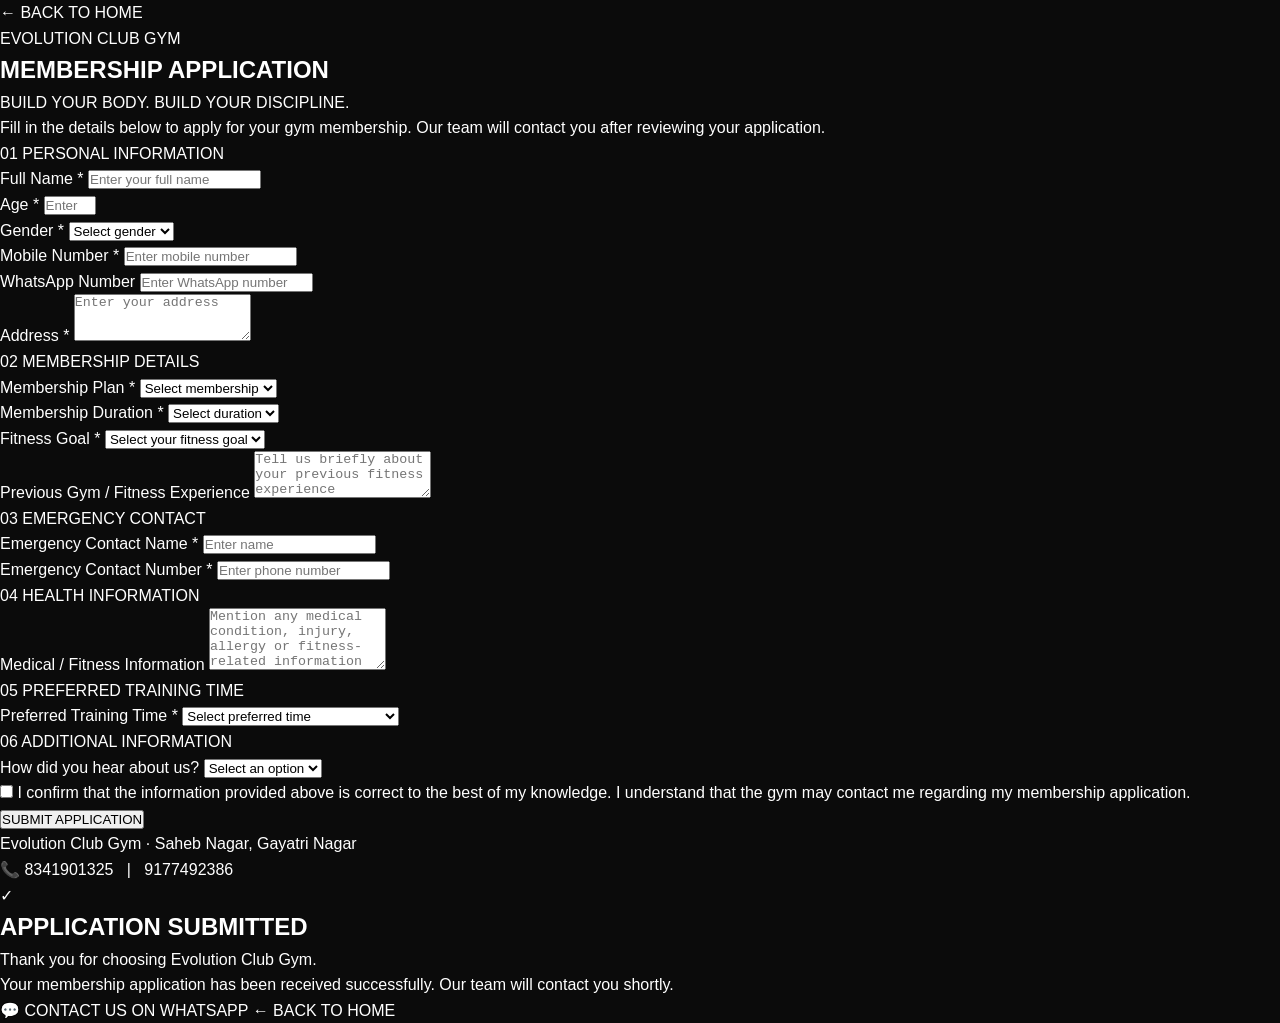
==== application.html @ 06bc6a0d "Add gym membership application form" ====
<!DOCTYPE html>
<html lang="en">
<head>
    <meta charset="UTF-8">
    <meta name="viewport" content="width=device-width, initial-scale=1.0">

    <title>Membership Application | Evolution Club Gym</title>

    <meta name="description"
        content="Apply for membership at Evolution Club Gym, Saheb Nagar, Gayatri Nagar. Choose your membership plan and submit your application.">

    <link rel="stylesheet" href="style.css">
</head>

<body>

    <!-- ==============================
         APPLICATION PAGE
    =============================== -->

    <section class="application-page">

        <div class="application-container">

            <!-- Header -->
            <div class="application-header">

                <a href="index.html" class="back-home">
                    ← BACK TO HOME
                </a>

                <p class="application-tag">EVOLUTION CLUB GYM</p>

                <h1>
                    MEMBERSHIP <span>APPLICATION</span>
                </h1>

                <p class="application-subtitle">
                    BUILD YOUR BODY. BUILD YOUR DISCIPLINE.
                </p>

                <p class="application-description">
                    Fill in the details below to apply for your gym membership.
                    Our team will contact you after reviewing your application.
                </p>

            </div>


            <!-- Application Form -->
            <form class="gym-application-form">

                <!-- PERSONAL INFORMATION -->
                <div class="form-section">

                    <div class="form-section-title">
                        <span>01</span>
                        PERSONAL INFORMATION
                    </div>

                    <div class="form-grid">

                        <div class="form-group full-width">
                            <label for="full-name">
                                Full Name <span>*</span>
                            </label>

                            <input
                                type="text"
                                id="full-name"
                                name="full_name"
                                placeholder="Enter your full name"
                                required>
                        </div>


                        <div class="form-group">

                            <label for="age">
                                Age <span>*</span>
                            </label>

                            <input
                                type="number"
                                id="age"
                                name="age"
                                min="10"
                                max="100"
                                placeholder="Enter your age"
                                required>

                        </div>


                        <div class="form-group">

                            <label for="gender">
                                Gender <span>*</span>
                            </label>

                            <select id="gender" name="gender" required>

                                <option value="" disabled selected>
                                    Select gender
                                </option>

                                <option value="Male">Male</option>
                                <option value="Female">Female</option>
                                <option value="Other">Other</option>

                            </select>

                        </div>


                        <div class="form-group">

                            <label for="phone">
                                Mobile Number <span>*</span>
                            </label>

                            <input
                                type="tel"
                                id="phone"
                                name="phone"
                                placeholder="Enter mobile number"
                                maxlength="10"
                                required>

                        </div>


                        <div class="form-group">

                            <label for="whatsapp">
                                WhatsApp Number
                            </label>

                            <input
                                type="tel"
                                id="whatsapp"
                                name="whatsapp"
                                placeholder="Enter WhatsApp number"
                                maxlength="10">

                        </div>


                        <div class="form-group full-width">

                            <label for="address">
                                Address <span>*</span>
                            </label>

                            <textarea
                                id="address"
                                name="address"
                                rows="3"
                                placeholder="Enter your address"
                                required></textarea>

                        </div>

                    </div>

                </div>


                <!-- MEMBERSHIP DETAILS -->
                <div class="form-section">

                    <div class="form-section-title">
                        <span>02</span>
                        MEMBERSHIP DETAILS
                    </div>


                    <div class="form-grid">

                        <div class="form-group">

                            <label for="membership">
                                Membership Plan <span>*</span>
                            </label>

                            <select
                                id="membership"
                                name="membership"
                                required>

                                <option value="" disabled selected>
                                    Select membership
                                </option>

                                <option value="Cardio + Strength">
                                    Cardio + Strength
                                </option>

                                <option value="Strength Only">
                                    Strength Only
                                </option>

                            </select>

                        </div>


                        <div class="form-group">

                            <label for="duration">
                                Membership Duration <span>*</span>
                            </label>

                            <select
                                id="duration"
                                name="duration"
                                required>

                                <option value="" disabled selected>
                                    Select duration
                                </option>

                                <option value="1 Month">
                                    1 Month
                                </option>

                                <option value="3 Months">
                                    3 Months
                                </option>

                                <option value="6 Months">
                                    6 Months
                                </option>

                                <option value="12 Months">
                                    12 Months
                                </option>

                            </select>

                        </div>


                        <div class="form-group full-width">

                            <label for="goal">
                                Fitness Goal <span>*</span>
                            </label>

                            <select
                                id="goal"
                                name="fitness_goal"
                                required>

                                <option value="" disabled selected>
                                    Select your fitness goal
                                </option>

                                <option value="Weight Loss">
                                    Weight Loss
                                </option>

                                <option value="Muscle Building">
                                    Muscle Building
                                </option>

                                <option value="Strength Training">
                                    Strength Training
                                </option>

                                <option value="General Fitness">
                                    General Fitness
                                </option>

                                <option value="Personal Training">
                                    Personal Training
                                </option>

                            </select>

                        </div>


                        <div class="form-group full-width">

                            <label for="experience">
                                Previous Gym / Fitness Experience
                            </label>

                            <textarea
                                id="experience"
                                name="experience"
                                rows="3"
                                placeholder="Tell us briefly about your previous fitness experience"></textarea>

                        </div>

                    </div>

                </div>


                <!-- EMERGENCY CONTACT -->
                <div class="form-section">

                    <div class="form-section-title">
                        <span>03</span>
                        EMERGENCY CONTACT
                    </div>


                    <div class="form-grid">

                        <div class="form-group">

                            <label for="emergency-name">
                                Emergency Contact Name <span>*</span>
                            </label>

                            <input
                                type="text"
                                id="emergency-name"
                                name="emergency_name"
                                placeholder="Enter name"
                                required>

                        </div>


                        <div class="form-group">

                            <label for="emergency-phone">
                                Emergency Contact Number <span>*</span>
                            </label>

                            <input
                                type="tel"
                                id="emergency-phone"
                                name="emergency_phone"
                                placeholder="Enter phone number"
                                maxlength="10"
                                required>

                        </div>

                    </div>

                </div>


                <!-- HEALTH INFORMATION -->
                <div class="form-section">

                    <div class="form-section-title">
                        <span>04</span>
                        HEALTH INFORMATION
                    </div>


                    <div class="form-grid">

                        <div class="form-group full-width">

                            <label for="health">
                                Medical / Fitness Information
                            </label>

                            <textarea
                                id="health"
                                name="health_information"
                                rows="4"
                                placeholder="Mention any medical condition, injury, allergy or fitness-related information that the gym should know about."></textarea>

                        </div>

                    </div>

                </div>


                <!-- PREFERRED TIMING -->
                <div class="form-section">

                    <div class="form-section-title">
                        <span>05</span>
                        PREFERRED TRAINING TIME
                    </div>


                    <div class="form-grid">

                        <div class="form-group full-width">

                            <label for="training-time">
                                Preferred Training Time <span>*</span>
                            </label>

                            <select
                                id="training-time"
                                name="training_time"
                                required>

                                <option value="" disabled selected>
                                    Select preferred time
                                </option>

                                <option value="Morning">
                                    Morning — 5:00 AM to 10:00 AM
                                </option>

                                <option value="Evening">
                                    Evening — 5:00 PM to 9:00 PM
                                </option>

                            </select>

                        </div>

                    </div>

                </div>


                <!-- HOW DID YOU HEAR -->
                <div class="form-section">

                    <div class="form-section-title">
                        <span>06</span>
                        ADDITIONAL INFORMATION
                    </div>


                    <div class="form-grid">

                        <div class="form-group full-width">

                            <label for="source">
                                How did you hear about us?
                            </label>

                            <select id="source" name="source">

                                <option value="" disabled selected>
                                    Select an option
                                </option>

                                <option value="Friend / Family">
                                    Friend / Family
                                </option>

                                <option value="Instagram">
                                    Instagram
                                </option>

                                <option value="Google">
                                    Google
                                </option>

                                <option value="WhatsApp">
                                    WhatsApp
                                </option>

                                <option value="Walk-in">
                                    Walk-in
                                </option>

                                <option value="Other">
                                    Other
                                </option>

                            </select>

                        </div>

                    </div>

                </div>


                <!-- DECLARATION -->
                <div class="application-declaration">

                    <label class="checkbox-label">

                        <input
                            type="checkbox"
                            name="declaration"
                            required>

                        <span>
                            I confirm that the information provided above is
                            correct to the best of my knowledge. I understand
                            that the gym may contact me regarding my membership
                            application.
                        </span>

                    </label>

                </div>


                <!-- SUBMIT -->
                <div class="application-submit">

                    <button type="submit">
                        SUBMIT APPLICATION
                    </button>

                    <p>
                        Evolution Club Gym · Saheb Nagar, Gayatri Nagar
                    </p>

                    <p>
                        📞 8341901325 &nbsp; | &nbsp; 9177492386
                    </p>

                </div>

            </form>

            <div id="application-success" class="application-success">

    <div class="success-icon">✓</div>

    <h2>APPLICATION <span>SUBMITTED</span></h2>

    <p>
        Thank you for choosing Evolution Club Gym.
    </p>

    <p>
        Your membership application has been received successfully.
        Our team will contact you shortly.
    </p>

    <a href="https://wa.me/918341901325"
       target="_blank"
       class="success-whatsapp">
        💬 CONTACT US ON WHATSAPP
    </a>

    <a href="index.html" class="success-home">
        ← BACK TO HOME
    </a>

</div>

        </div>

    </section>


    <!-- ==============================
         FORM MESSAGE
    =============================== -->

    <script>

const applicationForm = document.querySelector(".gym-application-form");

applicationForm.addEventListener("submit", async function(event) {

    event.preventDefault();

    const submitButton =
        applicationForm.querySelector("button[type='submit']");

    submitButton.disabled = true;
    submitButton.textContent = "SUBMITTING...";

    const formData = new URLSearchParams();

    const fields = new FormData(applicationForm);

    for (const [key, value] of fields.entries()) {
        formData.append(key, value);
    }

    try {

        await fetch(
            "https://script.google.com/macros/s/AKfycbwUFD8oTMek4qyWsHvkUacJdmhYdcxEIqpCPrUTJsanesmfQnkNFX21WYnnYSxs9iAt/exec",
            {
                method: "POST",
                mode: "no-cors",
                headers: {
                    "Content-Type": "application/x-www-form-urlencoded"
                },
                body: formData.toString()
            }
        );

        applicationForm.reset();

applicationForm.style.display = "none";

document
    .getElementById("application-success")
    .classList.add("show");

    } catch (error) {

        console.error(error);

        alert(
            "Something went wrong while submitting your application. " +
            "Please try again or contact the gym directly."
        );

    } finally {

        submitButton.disabled = false;
        submitButton.textContent = "SUBMIT APPLICATION";

    }

});

</script>

</body>
</html>
---- style.css ----
/* =========================
   EVOLUTION CLUB GYM
   BLACK + YELLOW THEME
========================= */
html {
    scroll-behavior: smooth;
}



* {
    margin: 0;
    padding: 0;
    box-sizing: border-box;
}

html {
    scroll-behavior: smooth;
}

body {
    font-family: Arial, Helvetica, sans-serif;
    background: #0b0b0b;
    color: #ffffff;
    line-height: 1.6;
}

a {
    text-decoration: none;
    color: inherit;
}

img {
    max-width: 100%;
    display: block;
}


/* =========================
   NAVBAR
========================= */

.navbar {
    position: sticky;
    top: 0;
    z-index: 1000;

    min-height: 80px;
    padding: 10px 6%;

    display: flex;
    align-items: center;
    justify-content: space-between;

    background: rgba(8, 8, 8, 0.96);
    border-bottom: 1px solid #333;

    background: #0b0b0b;
    z-index: 1000;
}

.logo img {
    width: 110px;
    height: 80px;
    object-fit: contain;
    display: block;
}

.navbar {
    height: 110px;
}

.nav-logo {
    display: flex;
    align-items: center;
}

.navbar nav {
    display: flex;
    gap: 28px;
}

.navbar nav a {
    font-size: 14px;
    font-weight: 700;
    text-transform: uppercase;
    transition: 0.3s;
}

.navbar nav a:hover {
    color: #ffd400;
}

.nav-btn {
    background: #ffd400;
    color: #000;
    padding: 11px 20px;
    border-radius: 4px;
    font-weight: 800;
    font-size: 13px;

    transition: 0.3s;
}

.nav-btn:hover {
    background: #ffffff;
    transform: translateY(-2px);
}


/* =========================
   HERO
========================= */

.hero {
    min-height: 650px;

    display: flex;
    align-items: center;

    padding: 80px 7%;

    background:
        linear-gradient(
            90deg,
            rgba(0,0,0,0.95) 0%,
            rgba(0,0,0,0.78) 45%,
            rgba(0,0,0,0.35) 100%
        ),
        url("images/gym.jpg");

    background-size: cover;
    background-position: center;
}

.hero-content {
    max-width: 700px;
    
}

.small-title,
.section-tag {
    color: #ffd400;
    font-size: 14px;
    font-weight: 800;
    letter-spacing: 3px;
    margin-bottom: 15px;
}

.hero h1 {
    font-size: clamp(45px, 7vw, 85px);
    line-height: 0.98;
    font-weight: 900;
    text-transform: uppercase;
}

.hero h1 span {
    color: #ffd400;
}

.hero-text {
    max-width: 580px;
    margin: 25px 0 30px;

    color: #dddddd;
    font-size: 18px;
}

.hero-buttons {
    display: flex;
    gap: 15px;
    flex-wrap: wrap;
}

.btn {
    display: inline-block;
    padding: 14px 25px;
    font-weight: 800;
    border-radius: 3px;
    transition: 0.3s;
}

.primary {
    background: #ffd400;
    color: #000;
}

.primary:hover {
    background: #fff;
    transform: translateY(-3px);
}

.secondary {
    border: 2px solid #ffd400;
    color: #ffd400;
}

.secondary:hover {
    background: #ffd400;
    color: #000;
}


/* =========================
   INTRO
========================= */

.intro {
    text-align: center;
    max-width: 850px;
    margin: auto;
    padding: 100px 25px;
}

.intro h2,
.section-heading h2,
.about-content h2 {
    font-size: clamp(32px, 5vw, 55px);
    line-height: 1.1;
    text-transform: uppercase;
    margin-bottom: 25px;
}

.intro h2 span,
.section-heading h2 span,
.about-content h2 span {
    color: #ffd400;
}

.intro > p:last-child {
    color: #bdbdbd;
    max-width: 700px;
    margin: auto;
    font-size: 17px;
}




/* =====================================================
   ABOUT SECTION - CLEAN VERSION
===================================================== */

#about {
    background: #0b0b0b;
    padding: 70px 0 80px;
    scroll-margin-top: 150px;
}

#about .about-container {
    width: min(1400px, 90%);
    margin: 0 auto;

    display: grid;
    grid-template-columns: 0.95fr 1.05fr;
    gap: 70px;

    align-items: start;
}


/* =========================
   LEFT IMAGE
========================= */

#about .about-visual {
    width: 100%;
    margin: 0;
    padding: 0;
}

#about .about-image {
    position: relative;

    width: 100%;
    height: 560px;

    overflow: hidden;

    border-left: 7px solid #ffd400;
    border-radius: 0 12px 12px 0;
}

#about .about-image img {
    width: 100%;
    height: 100%;

    display: block;

    object-fit: cover;
    object-position: center;
}


/* Yellow image label */

#about .about-image-label {
    position: absolute;

    left: 45px;
    bottom: 45px;

    width: calc(100% - 90px);

    padding: 30px 38px;

    background: #ffd400;
    color: #000;

    box-sizing: border-box;
}

#about .about-image-label span {
    display: block;

    font-size: 42px;
    line-height: 1;
    font-weight: 900;
    letter-spacing: 3px;
}

#about .about-image-label small {
    display: block;

    margin-top: 14px;

    font-size: 18px;
    font-weight: 800;
    letter-spacing: 7px;
}


/* =========================
   RIGHT CONTENT
========================= */

#about .about-content {
    margin: 0;
    padding: 0;
}

#about .section-tag {
    margin: 0 0 14px;

    color: #ffffff;

    font-size: 20px;
    line-height: 1.3;
    font-weight: 500;

    letter-spacing: 0;
}

#about .about-content h2 {
    margin: 0 0 35px;

    color: #ffffff;

    font-size: clamp(55px, 5vw, 82px);
    line-height: 0.95;
    font-weight: 900;

    letter-spacing: -2px;
}

#about .about-content h2 span {
    display: block;
    color: #ffd400;
}


/* =========================
   PARAGRAPHS
========================= */

#about .about-intro,
#about .about-text {
    margin: 0;

    color: #eeeeee;

    font-size: 19px;
    line-height: 1.75;
    font-weight: 400;
}

#about .about-text {
    margin-top: 24px;
}


/* =========================
   FEATURE CARDS
========================= */

#about .about-features {
    margin-top: 38px;

    display: grid;
    grid-template-columns: repeat(2, 1fr);
    gap: 20px;
}

#about .about-feature {
    min-height: 145px;

    padding: 28px;

    box-sizing: border-box;

    background: #111111;
    border: 1px solid #292929;

    display: flex;
    gap: 22px;

    align-items: flex-start;
}

#about .feature-icon {
    flex-shrink: 0;

    color: #ffd400;

    font-size: 18px;
    font-weight: 800;
}

#about .about-feature h3 {
    margin: 0 0 12px;

    color: #ffffff;

    font-size: 22px;
    font-weight: 900;
    letter-spacing: 1px;
}

#about .about-feature p {
    margin: 0;

    color: #999999;

    font-size: 16px;
    line-height: 1.6;
}


/* =========================
   STATS
========================= */

#about .about-stats {
    margin-top: 45px;
    padding-top: 35px;

    border-top: 1px solid #292929;

    display: grid;
    grid-template-columns: repeat(3, 1fr);
    gap: 25px;
}

#about .about-stat {
    text-align: left;
}

#about .about-stat strong {
    display: block;

    color: #ffd400;

    font-size: 48px;
    line-height: 1;
    font-weight: 900;
}

#about .about-stat span {
    display: block;

    margin-top: 10px;

    color: #888888;

    font-size: 13px;
    font-weight: 800;

    letter-spacing: 3px;
}


/* =========================
   BUTTON
========================= */

#about .about-btn {
    display: inline-flex;

    align-items: center;
    justify-content: space-between;

    gap: 45px;

    margin-top: 42px;

    padding: 20px 30px;

    background: #ffd400;
    color: #000;

    text-decoration: none;

    font-size: 17px;
    font-weight: 900;

    transition: 0.3s;
}

#about .about-btn span {
    font-size: 26px;
}

#about .about-btn:hover {
    background: #ffffff;
    transform: translateY(-2px);
}


/* =====================================================
   MOBILE
===================================================== */

@media (max-width: 900px) {

    #about {
        padding: 55px 0 65px;
        scroll-margin-top: 100px;
    }

    #about .about-container {
        width: 90%;

        grid-template-columns: 1fr;
        gap: 45px;
    }

    #about .about-image {
        height: 480px;
    }

    #about .about-content h2 {
        font-size: 55px;
    }

    #about .about-features {
        grid-template-columns: 1fr;
    }

    #about .about-stats {
        grid-template-columns: repeat(3, 1fr);
    }
}


/* =====================================================
   SMALL MOBILE
===================================================== */

@media (max-width: 600px) {

    #about {
        padding: 45px 0 55px;
    }

    #about .about-container {
        width: 92%;
    }

    #about .about-image {
        height: 400px;
    }

    #about .about-image-label {
        left: 20px;
        bottom: 20px;
        width: calc(100% - 40px);
        padding: 22px;
    }

    #about .about-image-label span {
        font-size: 28px;
    }

    #about .about-image-label small {
        font-size: 13px;
        letter-spacing: 4px;
    }

    #about .about-content h2 {
        font-size: 43px;
    }

    #about .about-intro,
    #about .about-text {
        font-size: 17px;
        line-height: 1.65;
    }

    #about .about-stats {
        gap: 12px;
    }

    #about .about-stat strong {
        font-size: 32px;
    }

    #about .about-stat span {
        font-size: 10px;
        letter-spacing: 1px;
    }
}

/* SECTION ANCHOR POSITIONS */

#home,
#about,
#programs,
#membership,
#gallery,
#contact {
    scroll-margin-top: 110px;
}


   PROGRAMS
========================= */

/* =========================
   PROGRAMS SECTION
========================= */

.programs {
    padding: 85px 7%;
    background: #0b0b0b;
}

/* Heading */
.programs .section-heading {
    text-align: center;
    max-width: 800px;
    margin: 0 auto 45px;
}

.programs .section-tag {
    color: #ffd400;
    font-size: 14px;
    font-weight: 900;
    letter-spacing: 5px;
    margin-bottom: 20px;
}

.programs .section-heading h2 {
    font-size: 58px;
    line-height: 1;
    margin: 0;
    color: #fff;
}

.programs .section-heading h2 span {
    color: #ffd400;
}

/* Program Cards */
.program-grid {
    display: grid;
    grid-template-columns: repeat(4, 1fr);
    gap: 18px;
    max-width: 1400px;
    margin: 0 auto;
}

.program-card {
    position: relative;
    min-height: 250px;
    padding: 30px 25px;

    background: #151515;
    border: 1px solid #292929;

    transition: all 0.3s ease;
}

/* Yellow top line */
.program-card::before {
    content: "";
    position: absolute;
    top: 0;
    left: 0;
    width: 0;
    height: 3px;
    background: #ffd400;
    transition: width 0.3s ease;
}

.program-card:hover::before {
    width: 100%;
}

.program-card:hover {
    border-color: #ffd400;
    transform: translateY(-6px);
}

/* Number */
.program-card .number {
    color: #ffd400;
    font-size: 14px;
    font-weight: 900;
    margin-bottom: 45px;
}

/* Title */
.program-card h3 {
    color: #fff;
    font-size: 20px;
    font-weight: 900;
    margin-bottom: 18px;
}

/* Description */
.program-card p {
    color: #999;
    font-size: 15px;
    line-height: 1.8;
    margin: 0;
}


/* =========================
   TABLET
========================= */

@media (max-width: 1000px) {

    .program-grid {
        grid-template-columns: repeat(2, 1fr);
    }

    .programs .section-heading h2 {
        font-size: 48px;
    }
}


/* =========================
   MOBILE
========================= */

@media (max-width: 600px) {

    .programs {
        padding: 65px 5%;
    }

    .programs .section-heading {
        margin-bottom: 35px;
    }

    .programs .section-heading h2 {
        font-size: 38px;
    }

    .program-grid {
        grid-template-columns: 1fr;
        gap: 15px;
    }

    .program-card {
        min-height: auto;
        padding: 25px 22px;
    }

    .program-card .number {
        margin-bottom: 25px;
    }
}


/* =========================
   MEMBERSHIP
========================= */

.membership {
    padding: 100px 7%;
    background: #111111;
}

.price-table {
    max-width: 1000px;
    margin: auto;

    border: 1px solid #444;
}

.price-header,
.price-row {
    display: grid;
    grid-template-columns: 1.2fr 1fr 1fr;
    align-items: center;
}

.price-header {
    background: #ffd400;
    color: #000;
    font-weight: 900;
}

.price-header span,
.price-row span,
.price-row strong {
    padding: 18px;
    text-align: center;
}

.price-row {
    border-top: 1px solid #333;
    background: #151515;
}

.price-row strong {
    color: #ffd400;
}

.price-row:hover {
    background: #1d1d1d;
}

.offer {
    max-width: 1000px;
    margin: 25px auto 0;

    padding: 18px;

    text-align: center;
    font-weight: 900;

    background: #ffd400;
    color: #000;
}


/* =========================
   GALLERY
========================= */

.gallery {
    padding: 100px 7%;
    background: #0b0b0b;
}

.gallery-main {
    max-width: 1100px;
    margin: auto;
}

.gallery-main img {
    width: 100%;
    height: 550px;
    object-fit: cover;

    border: 3px solid #ffd400;
}

.gallery-note {
    text-align: center;
    color: #888;
    margin-top: 18px;
}


/* =========================
   CONTACT
========================= */

.contact {
    padding: 100px 7%;
    background: #111111;
}

.contact-grid {
    display: grid;
    grid-template-columns: repeat(3, 1fr);
    gap: 20px;

    max-width: 1100px;
    margin: auto;
}

.contact-card {
    padding: 35px 25px;

    background: #181818;
    border-top: 3px solid #ffd400;
}

.contact-card h3 {
    color: #ffd400;
    margin-bottom: 15px;
}

.contact-card p {
    color: #ccc;
}

.contact-card a {
    transition: 0.3s;
}

.contact-card a:hover {
    color: #ffd400;
}

.whatsapp-btn {
    display: block;
    width: fit-content;

    margin: 40px auto 0;

    padding: 15px 30px;

    background: #ffd400;
    color: #000;

    font-weight: 900;
    border-radius: 4px;

    transition: 0.3s;
}

.whatsapp-btn:hover {
    background: #fff;
    transform: translateY(-3px);
}


/* =========================
   FOOTER
========================= */

footer {
    padding: 45px 20px;
    text-align: center;

    background: #050505;
    border-top: 1px solid #292929;
}

footer img {
    width: 110px;
    margin: 0 auto 15px;
}

footer p {
    color: #888;
    font-size: 13px;
    margin-top: 8px;
}


/* =========================
   MOBILE
========================= */

@media (max-width: 900px) {

    .navbar {
        flex-wrap: wrap;
        gap: 15px;
    }

    .navbar nav {
        order: 3;
        width: 100%;

        justify-content: center;
        flex-wrap: wrap;
        gap: 15px;
    }

    .program-grid {
        grid-template-columns: 1fr 1fr;
    }

    .about {
        grid-template-columns: 1fr;
    }

    .contact-grid {
        grid-template-columns: 1fr;
    }
}


@media (max-width: 600px) {

    .navbar {
        padding: 10px 5%;
    }

    .logo img {
        width: 100px;
    }

    .nav-btn {
        padding: 9px 14px;
        font-size: 11px;
    }

    .hero {
        min-height: 600px;
        padding: 70px 6%;
        background-position: center;
    }

    .hero h1 {
        font-size: 48px;
    }

    .hero-text {
        font-size: 16px;
    }

    .intro,
    .about,
    .programs,
    .membership,
    .gallery,
    .contact {
        padding: 70px 6%;
    }

    .program-grid {
        grid-template-columns: 1fr;
    }

    .features {
        grid-template-columns: 1fr;
    }

    .price-header,
    .price-row {
        grid-template-columns: 1fr 1fr 1fr;
    }

    .price-header span,
    .price-row span,
    .price-row strong {
        padding: 12px 5px;
        font-size: 12px;
    }

    .gallery-main img {
        height: 350px;
    }
}
/* =========================
   MEMBERSHIP CARDS
========================= */

.membership-grid {
    max-width: 1150px;
    margin: 0 auto;

    display: grid;
    grid-template-columns: repeat(4, 1fr);
    gap: 20px;
}

.membership-card {
    position: relative;

    padding: 35px 25px;

    background: #151515;
    border: 1px solid #333;

    text-align: center;

    transition: 0.35s;
}

.membership-card:hover {
    transform: translateY(-8px);
    border-color: #ffd400;
    box-shadow: 0 15px 40px rgba(255, 212, 0, 0.12);
}

.membership-card.featured {
    border: 2px solid #ffd400;
}

.popular {
    position: absolute;
    top: 0;
    left: 50%;
    transform: translate(-50%, -50%);

    padding: 7px 18px;

    background: #ffd400;
    color: #000;

    font-size: 11px;
    font-weight: 900;
}

.plan-duration {
    color: #ffd400;
    font-size: 16px;
    font-weight: 900;
    letter-spacing: 1px;

    margin-bottom: 15px;
}

.membership-card h3 {
    font-size: 38px;
    color: #fff;
    margin-bottom: 5px;
}

.plan-type {
    color: #888;
    font-size: 11px;
    font-weight: 700;
}

.plan-divider {
    height: 1px;
    background: #333;
    margin: 25px 0;
}

.membership-card > p:not(.plan-type) {
    color: #ccc;
    font-size: 14px;
    margin: 10px 0;
}

.plan-btn {
    display: inline-block;

    margin-top: 20px;

    padding: 11px 25px;

    background: #ffd400;
    color: #000;

    font-size: 13px;
    font-weight: 900;

    transition: 0.3s;
}

.plan-btn:hover {
    background: #fff;
}


/* =========================
   STRENGTH PLANS
========================= */

.strength-title {
    max-width: 1150px;
    margin: 65px auto 20px;

    text-align: center;
}

.strength-title h3 {
    color: #ffd400;
    font-size: 22px;
    letter-spacing: 1px;
}

.strength-prices {
    max-width: 900px;
    margin: auto;

    display: grid;
    grid-template-columns: repeat(4, 1fr);

    border: 1px solid #333;
}

.strength-prices div {
    padding: 20px;
    text-align: center;

    background: #151515;

    border-right: 1px solid #333;
}

.strength-prices div:last-child {
    border-right: none;
}

.strength-prices span {
    display: block;

    color: #aaa;

    font-size: 12px;
    font-weight: 700;

    margin-bottom: 8px;
}

.strength-prices strong {
    color: #ffd400;
    font-size: 22px;
}


/* =========================
   OFFER
========================= */

.membership .offer {
    max-width: 900px;
    margin: 30px auto 0;

    background: #ffd400;
    color: #000;

    padding: 18px;

    text-align: center;
    font-weight: 900;

    border-radius: 2px;
}


/* =========================
   MEMBERSHIP MOBILE
========================= */

@media (max-width: 1000px) {

    .membership-grid {
        grid-template-columns: 1fr 1fr;
    }

    .strength-prices {
        grid-template-columns: 1fr 1fr;
    }

    .strength-prices div:nth-child(2) {
        border-right: none;
    }

    .strength-prices div {
        border-bottom: 1px solid #333;
    }
}


@media (max-width: 600px) {

    .membership-grid {
        grid-template-columns: 1fr;
        max-width: 400px;
    }

    .membership-card {
        padding: 35px 25px;
    }

    .strength-prices {
        grid-template-columns: 1fr 1fr;
    }

    .strength-prices div {
        padding: 15px 8px;
    }

    .strength-prices strong {
        font-size: 19px;
    }

    .membership .offer {
        font-size: 13px;
    }
}
/* =========================
   NEW MEMBERSHIP PRICING
========================= */

.pricing-box {
    max-width: 1000px;
    margin: 0 auto;

    border: 1px solid #333;
    overflow: hidden;

    background: #151515;
}

.pricing-header,
.pricing-row {
    display: grid;
    grid-template-columns: 1.1fr 1fr 1fr;
    align-items: center;
}

.pricing-header {
    background: #ffd400;
    color: #000;

    font-weight: 900;
    text-align: center;
}

.pricing-header div {
    padding: 20px 15px;
}

.pricing-row {
    min-height: 85px;
    border-top: 1px solid #333;
}

.pricing-row > div {
    text-align: center;
    padding: 18px;
}

.pricing-row > div:not(:last-child) {
    border-right: 1px solid #333;
}

.pricing-row strong {
    font-size: 17px;
}

.pricing-row span {
    color: #ffd400;
    font-size: 23px;
    font-weight: 900;
}

.pricing-row:hover {
    background: #1e1e1e;
}


/* POPULAR PLAN */

.popular-plan {
    border-left: 3px solid #ffd400;
    border-right: 3px solid #ffd400;
}

.popular-plan small {
    display: block;

    width: fit-content;
    margin: 5px auto 0;

    padding: 3px 9px;

    background: #ffd400;
    color: #000;

    font-size: 9px;
    font-weight: 900;
}


/* PLAN LABELS */

.pricing-labels {
    max-width: 1000px;
    margin: 18px auto;

    display: flex;
    justify-content: center;
    gap: 35px;

    color: #aaa;
    font-size: 14px;
}

.yellow-dot {
    display: inline-block;

    width: 8px;
    height: 8px;

    margin-right: 7px;

    border-radius: 50%;
    background: #ffd400;
}


/* OFFER */

.membership .offer {
    max-width: 1000px;
    margin: 25px auto 0;

    padding: 18px;

    text-align: center;

    background: #ffd400;
    color: #000;

    font-weight: 900;
}


/* JOIN AREA */

.membership-action {
    text-align: center;
    margin-top: 35px;
}

.membership-action p {
    color: #aaa;
    margin-bottom: 15px;
}

.membership-action .plan-btn {
    display: inline-block;

    padding: 13px 30px;

    background: #ffd400;
    color: #000;

    font-weight: 900;

    transition: 0.3s;
}

.membership-action .plan-btn:hover {
    background: #fff;
    transform: translateY(-3px);
}


/* MOBILE */

@media (max-width: 600px) {

    .pricing-header,
    .pricing-row {
        grid-template-columns: 1fr 1fr 1fr;
    }

    .pricing-header div {
        padding: 14px 5px;
        font-size: 10px;
    }

    .pricing-row {
        min-height: 75px;
    }

    .pricing-row > div {
        padding: 12px 5px;
    }

    .pricing-row strong {
        font-size: 12px;
    }

    .pricing-row span {
        font-size: 16px;
    }

    .popular-plan small {
        font-size: 7px;
    }

    .pricing-labels {
        gap: 15px;
        font-size: 11px;
    }

    .membership .offer {
        font-size: 12px;
    }
}
/* =========================
   GALLERY
========================= */

.gallery {
    padding: 90px 8%;
    background: #0b0b0b;
}

.gallery-grid {
    max-width: 1100px;
    margin: 45px auto 0;

    display: grid;
    grid-template-columns: repeat(2, 1fr);
    gap: 25px;
}

.gallery-item {
    overflow: hidden;
    background: #151515;
    border: 1px solid #222;
}

.gallery-item img {
    width: 100%;
    height: 450px;
    object-fit: cover;
    display: block;

    transition: transform 0.5s ease;
}

.gallery-item:hover img {
    transform: scale(1.04);
}

/* MOBILE */

@media (max-width: 700px) {

    .gallery {
        padding: 65px 5%;
    }

    .gallery-grid {
        grid-template-columns: 1fr;
        gap: 18px;
        margin-top: 30px;
    }

    .gallery-item img {
        height: 350px;
    }

}
/* =========================
   CONTACT
========================= */

.contact {
    padding: 90px 8%;
    background: #111;
}

.contact-grid {
    max-width: 1100px;
    margin: 45px auto 0;

    display: grid;
    grid-template-columns: repeat(3, 1fr);
    gap: 25px;
}

.contact-card {
    background: #181818;
    border: 1px solid #292929;

    padding: 35px 25px;
    text-align: center;

    transition: 0.3s;
}

.contact-card:hover {
    border-color: #ffd400;
    transform: translateY(-5px);
}

.contact-icon {
    font-size: 30px;
    margin-bottom: 15px;
}

.contact-card h3 {
    color: #ffd400;
    font-size: 18px;
    margin-bottom: 15px;
}

.contact-card p {
    color: #ccc;
    line-height: 1.8;
    font-size: 14px;
}

.contact-card strong {
    color: #fff;
}

.contact-btn {
    display: inline-block;
    margin-top: 18px;
    padding: 10px 22px;

    background: #ffd400;
    color: #000;

    font-size: 13px;
    font-weight: 900;

    transition: 0.3s;
}

.contact-btn:hover {
    background: #fff;
}


/* =========================
   WHATSAPP BOX
========================= */

.whatsapp-box {
    max-width: 1100px;
    margin: 30px auto 0;

    padding: 35px;
    text-align: center;

    background: #ffd400;
    color: #000;
}

.whatsapp-box h3 {
    font-size: 22px;
    margin-bottom: 8px;
}

.whatsapp-box p {
    margin-bottom: 20px;
}

.whatsapp-btn {
    display: inline-block;

    padding: 13px 30px;

    background: #000;
    color: #fff;

    font-weight: 900;

    transition: 0.3s;
}

.whatsapp-btn:hover {
    background: #222;
    transform: translateY(-3px);
}


/* =========================
   CONTACT MOBILE
========================= */

@media (max-width: 700px) {

    .contact {
        padding: 65px 5%;
    }

    .contact-grid {
        grid-template-columns: 1fr;
        gap: 18px;
        margin-top: 30px;
    }

    .contact-card {
        padding: 30px 20px;
    }

    .whatsapp-box {
        padding: 30px 20px;
    }

    .whatsapp-box h3 {
        font-size: 19px;
    }

}
/* =========================
   FINAL HERO POLISH
========================= */

/* =========================
   FINAL HERO SIZE
========================= */

/* =========================
   FINAL HERO DESIGN
========================= */

.hero {
    min-height: 76vh;
    display: flex;
    align-items: center;
}

.hero-content {
    max-width: 800px;
    padding-top: 20px;
}

.hero-content h1 {
    font-size: clamp(50px, 5.2vw, 78px);
    line-height: 1.02;
    margin: 15px 0 25px;
}

.hero-content p {
    max-width: 680px;
    font-size: 17px;
    line-height: 1.7;
    margin-bottom: 30px;
}

/* MOBILE */

@media (max-width: 700px) {

    .hero {
        min-height: 80vh;
    }

    .hero-content {
        padding-top: 10px;
    }

    .hero-content h1 {
        font-size: 44px;
        line-height: 1.05;
    }

    .hero-content p {
        font-size: 15px;
        line-height: 1.6;
    }
}
/* =========================
   HERO - FINAL FIX
========================= */

.hero {
    min-height: calc(100vh - 120px);
    display: flex;
    align-items: center;
}

.hero-content {
    max-width: 850px;
    padding-top: 0;
}

.hero-content h1 {
    font-size: clamp(48px, 4.8vw, 72px);
    line-height: 1;
    margin: 12px 0 20px;
}

.hero-content p {
    max-width: 720px;
    font-size: 16px;
    line-height: 1.6;
    margin-bottom: 24px;
}

/* Make sure both buttons stay visible */

.hero-buttons {
    display: flex;
    gap: 20px;
    flex-wrap: wrap;
}

@media (max-width: 700px) {

    .hero {
        min-height: calc(100vh - 90px);
    }

    .hero-content h1 {
        font-size: 42px;
        line-height: 1.05;
        margin-bottom: 18px;
    }

    .hero-content p {
        font-size: 15px;
        margin-bottom: 22px;
    }

    .hero-buttons {
        gap: 12px;
    }
}
/* =========================

/* FIX NAVIGATION SCROLL POSITION */

#home {
    scroll-margin-top: 120px;
}

#about {
    scroll-margin-top: 120px;
}
/* SECTION NAVIGATION FIX */

#home {
    scroll-margin-top: 120px;
}

#about {
    scroll-margin-top: 120px;
}

#programs {
    scroll-margin-top: 120px;
}
/* PROGRAMS SECTION - FIT SCREEN */

/* =========================
   PROFESSIONAL GALLERY
========================= */

.gallery {
    background: #0b0b0b;
    padding: 100px 7%;
}

.gallery .section-heading {
    text-align: center;
    margin-bottom: 55px;
}

.gallery .section-tag {
    color: #ffd400;
    font-size: 15px;
    font-weight: 900;
    letter-spacing: 5px;
    margin-bottom: 18px;
}

.gallery .section-heading h2 {
    font-size: 56px;
    font-weight: 900;
    color: #fff;
    margin: 0;
}

.gallery .section-heading h2 span {
    color: #ffd400;
}

.gallery .section-heading > p:last-child {
    color: #aaa;
    font-size: 17px;
    margin-top: 20px;
}

/* Gallery layout */

.gallery-grid {
    max-width: 1200px;
    margin: 0 auto;

    display: grid;
    grid-template-columns: 1fr 1fr;
    gap: 18px;
}

/* Individual image */

.gallery-item {
    position: relative;
    overflow: hidden;
    background: #151515;
    border: 1px solid #292929;
    height: 360px;
}

.gallery-item img {
    width: 100%;
    height: 100%;
    object-fit: cover;
    display: block;

    transition: transform 0.6s ease;
}

/* Large main image */

.gallery-large {
    grid-row: auto;
}

/* Wide bottom image */

.gallery-wide {
    grid-column: auto;
}

/* Hover */

.gallery-item:hover img {
    transform: scale(1.06);
}

/* Dark overlay */

.gallery-overlay {
    position: absolute;
    inset: 0;

    display: flex;
    align-items: flex-end;

    padding: 25px;

    background: linear-gradient(
        to top,
        rgba(0,0,0,0.75),
        transparent 55%
    );

    opacity: 0;
    transition: 0.4s ease;
}

.gallery-item:hover .gallery-overlay {
    opacity: 1;
}

.gallery-overlay span {
    color: #ffd400;
    font-size: 14px;
    font-weight: 900;
    letter-spacing: 2px;
}


/* =========================
   MOBILE
========================= */

@media (max-width: 800px) {

    .gallery {
        padding: 75px 5%;
    }

    .gallery .section-heading h2 {
        font-size: 40px;
    }

    .gallery-grid {
        grid-template-columns: 1fr 1fr;
        grid-template-rows: 240px 200px 200px;
    }

    .gallery-large {
        grid-column: span 2;
        grid-row: span 1;
    }

    .gallery-wide {
        grid-column: span 2;
    }
}


@media (max-width: 500px) {

    .gallery .section-heading h2 {
        font-size: 32px;
    }

    .gallery-grid {
        display: grid;
        grid-template-columns: 1fr;
        grid-template-rows: repeat(4, 230px);
        gap: 12px;
    }

    .gallery-large,
    .gallery-wide {
        grid-column: span 1;
        grid-row: span 1;
    }
}
/* =========================
   GALLERY PHOTOS
========================= */

.gallery-full {
    display: grid;
    grid-template-columns: 1fr 1fr;
    gap: 22px;
    max-width: 1400px;
    margin: 0 auto;
}

.gallery {
    scroll-margin-top: 90px;
}

.gallery-full img {
    width: 100%;
    height: auto !important;
    display: block;
    object-fit: contain;
}

/* Mobile */
@media (max-width: 700px) {
    .gallery-full {
        grid-template-columns: 1fr;
        gap: 18px;
    }

    .gallery-full img {
        width: 100%;
        height: auto !important;
    }
}
/* =========================
   FINAL GALLERY DESIGN
========================= */

.gallery {
    padding: 65px 7% 80px;
    background: #0b0b0b;
}

.gallery-full {
    max-width: 1250px;
    margin: 45px auto 0;

    display: grid;
    grid-template-columns: 1fr 1fr;
    gap: 24px;
}

.gallery-full img {
    width: 100%;
    height: 300px;
    object-fit: contain;
    display: block;

    background: #111;
    border: 1px solid #292929;

    transition: transform 0.3s ease, border-color 0.3s ease;
}

.gallery-full img:hover {
    transform: translateY(-4px);
    border-color: #ffd400;
}

/* MOBILE */
@media (max-width: 700px) {

    .gallery {
        padding: 55px 5% 65px;
    }

    .gallery-full {
        grid-template-columns: 1fr;
        gap: 18px;
        margin-top: 35px;
    }

    .gallery-full img {
        height: auto;
        object-fit: contain;
    }
}
/* =========================
   GALLERY - FINAL FIX
========================= */

#gallery {
    scroll-margin-top: 100px;
    padding: 45px 7% 60px !important;
}

/* Keep the gallery heading compact */
#gallery .section-heading {
    margin-bottom: 25px;
}

#gallery .section-heading h2 {
    margin-bottom: 12px;
}

/* Two photos side by side */
#gallery .gallery-full {
    max-width: 1250px;
    margin: 0 auto;

    display: grid;
    grid-template-columns: 1fr 1fr;
    gap: 22px;
}

/* Show the COMPLETE photos */
#gallery .gallery-full img {
    width: 100%;
    height: 330px;

    object-fit: contain;
    display: block;

    background: #111;
    border: 1px solid #292929;
}

/* Hover */
#gallery .gallery-full img:hover {
    border-color: #ffd400;
}

/* Mobile */
@media (max-width: 700px) {

    #gallery {
        padding: 40px 5% 55px !important;
    }

    #gallery .gallery-full {
        grid-template-columns: 1fr;
        gap: 18px;
    }

    #gallery .gallery-full img {
        height: auto;
        max-height: 350px;
    }
}
/* =========================
   GALLERY - FINAL DISPLAY
========================= */

#gallery {
    scroll-margin-top: 105px;
    padding: 25px 7% 55px !important;
}

/* Gallery heading */
#gallery .section-heading {
    margin-bottom: 28px !important;
}

#gallery .section-heading h2 {
    margin-bottom: 12px !important;
}

/* Two photos side by side */
#gallery .gallery-full {
    width: 100%;
    max-width: 1400px;
    margin: 0 auto;

    display: grid;
    grid-template-columns: 1fr 1fr;
    gap: 22px;

    align-items: start;
}

/* COMPLETE photos - no cropping */
#gallery .gallery-full img {
    width: 100% !important;
    height: auto !important;
    max-height: none !important;

    object-fit: contain !important;
    display: block;

    background: #111;
    border: 1px solid #292929;
}

/* Mobile */
@media (max-width: 700px) {

    #gallery {
        padding: 30px 5% 50px !important;
    }

    #gallery .gallery-full {
        grid-template-columns: 1fr;
        gap: 18px;
    }

    #gallery .gallery-full img {
        width: 100% !important;
        height: auto !important;
        object-fit: contain !important;
    }
}
/* =========================================
   GALLERY - FINAL LAYOUT
========================================= */

#gallery {
    padding: 35px 7% 80px !important;
    scroll-margin-top: 110px !important;
}

#gallery .section-heading {
    margin-bottom: 25px !important;
}

#gallery .section-heading .section-tag {
    margin-bottom: 12px !important;
}

#gallery .section-heading h2 {
    margin: 0 0 15px !important;
    font-size: 58px !important;
    line-height: 1.05 !important;
}

#gallery .section-heading p {
    margin: 0 !important;
}

#gallery .gallery-full {
    width: 100% !important;
    max-width: 1400px !important;
    margin: 0 auto !important;

    display: grid !important;
    grid-template-columns: 1fr 1fr !important;
    gap: 22px !important;

    align-items: start !important;
}

#gallery .gallery-full img {
    width: 100% !important;
    height: 300px !important;
    object-fit: contain !important;
    display: block !important;
    background: #111 !important;
}

/* Mobile */
@media (max-width: 700px) {

    #gallery {
        padding: 30px 5% 60px !important;
    }

    #gallery .section-heading h2 {
        font-size: 38px !important;
    }

    #gallery .gallery-full {
        grid-template-columns: 1fr !important;
        gap: 15px !important;
    }
}
/* ===== GALLERY CLICK VIEW ===== */

#gallery {
    padding-top: 25px !important;
    padding-bottom: 50px !important;
    scroll-margin-top: 85px !important;
}

#gallery .section-heading {
    margin-bottom: 20px !important;
}

#gallery .section-heading .section-tag {
    margin-bottom: 8px !important;
}

#gallery .section-heading h2 {
    font-size: 48px !important;
    margin: 0 0 8px !important;
    line-height: 1 !important;
}

#gallery .section-heading p {
    margin: 0 0 18px !important;
}

#gallery .gallery-full {
    display: grid !important;
    grid-template-columns: 1fr 1fr !important;
    gap: 18px !important;
    max-width: 1400px !important;
    margin: 0 auto !important;
}

#gallery .gallery-full img {
    width: 100% !important;
    height: 265px !important;
    object-fit: cover !important;
    display: block !important;
}

/* Keep the first two photos as the main visible row */
#gallery .gallery-full img:nth-child(n+3) {
    margin-top: 0 !important;
}

@media (max-width: 700px) {
    #gallery {
        padding: 25px 5% 50px !important;
    }

    #gallery .section-heading h2 {
        font-size: 36px !important;
    }

    #gallery .gallery-full {
        grid-template-columns: 1fr !important;
    }

    #gallery .gallery-full img {
        height: 240px !important;
    }
}
/* =========================
   GALLERY FINAL FIX
========================= */

#gallery .gallery-full {
    display: grid !important;
    grid-template-columns: 1fr 1fr !important;
    gap: 20px !important;
    width: 100% !important;
    max-width: 1100px !important;
    margin: 0 auto !important;
}

#gallery .gallery-full img {
    width: 100% !important;
    height: 300px !important;
    max-height: 300px !important;
    object-fit: cover !important;
    display: block !important;
    margin: 0 !important;
}

@media (max-width: 700px) {
    #gallery .gallery-full {
        grid-template-columns: 1fr !important;
    }

    #gallery .gallery-full img {
        height: 250px !important;
        max-height: 250px !important;
    }
}
/* =========================
   CONTACT SECTION
========================= */

.contact {
    padding: 100px 8%;
    background: #0b0b0b;
}

.contact .section-heading {
    text-align: center;
    margin-bottom: 55px;
}

.contact-grid {
    max-width: 1100px;
    margin: 0 auto;
    display: grid;
    grid-template-columns: repeat(3, 1fr);
    gap: 25px;
}

.contact-card {
    background: #151515;
    border: 1px solid #292929;
    padding: 35px 25px;
    text-align: center;
    transition: 0.3s ease;
}

.contact-card:hover {
    transform: translateY(-6px);
    border-color: #ffd400;
}

.contact-icon {
    font-size: 32px;
    margin-bottom: 18px;
}

.contact-card h3 {
    color: #ffd400;
    font-size: 18px;
    margin-bottom: 15px;
    font-weight: 900;
}

.contact-card p {
    color: #aaa;
    line-height: 1.8;
    margin: 0;
}

.contact-card a {
    color: #fff;
    text-decoration: none;
    transition: 0.3s;
}

.contact-card a:hover {
    color: #ffd400;
}


/* WHATSAPP AREA */

.contact-whatsapp {
    max-width: 1100px;
    margin: 55px auto 0;

    padding: 35px 40px;

    background: #ffd400;
    color: #000;

    display: flex;
    align-items: center;
    justify-content: space-between;
    gap: 30px;
}

.contact-small {
    font-size: 12px;
    font-weight: 900;
    letter-spacing: 3px;
    margin-bottom: 8px;
}

.contact-whatsapp h3 {
    font-size: 28px;
    margin: 0 0 8px;
    font-weight: 900;
}

.contact-whatsapp h3 span {
    color: #000;
}

.contact-whatsapp p {
    margin: 0;
}

.whatsapp-btn {
    display: inline-block;

    padding: 15px 25px;

    background: #000;
    color: #ffd400;

    font-weight: 900;
    text-decoration: none;

    white-space: nowrap;

    transition: 0.3s;
}

.whatsapp-btn:hover {
    background: #fff;
    color: #000;
}


/* MOBILE */

@media (max-width: 768px) {

    .contact {
        padding: 70px 5%;
    }

    .contact-grid {
        grid-template-columns: 1fr;
    }

    .contact-whatsapp {
        flex-direction: column;
        text-align: center;
        padding: 30px 20px;
    }

    .contact-whatsapp h3 {
        font-size: 23px;
    }

    .whatsapp-btn {
        width: 100%;
        text-align: center;
    }

}
/* =========================
   FIX NAVBAR ANCHOR POSITION
========================= */

#contact {
    scroll-margin-top: 120px;
}

#gallery {
    scroll-margin-top: 120px;
}

#membership {
    scroll-margin-top: 120px;
}

#programs {
    scroll-margin-top: 120px;
}

#about {
    scroll-margin-top: 120px;
}

#home {
    scroll-margin-top: 120px;
}
/* Compact Contact Cards */

.contact-card {
    min-height: 260px;
    padding: 28px 22px;
}

.contact-icon {
    font-size: 28px;
    margin-bottom: 12px;
}

.contact-card h3 {
    margin-bottom: 12px;
}

.contact-card p {
    line-height: 1.6;
}
/* Contact Section Spacing */

.contact {
    padding: 70px 8% 80px;
}
.contact-card {
    min-height: 220px;
    padding: 25px 20px;
}

.contact-icon {
    font-size: 26px;
    margin-bottom: 10px;
}

.contact-card h3 {
    margin-bottom: 10px;
}

.contact-card p {
    line-height: 1.5;
}
.contact-card a {
    color: #fff;
    text-decoration: none;
    transition: 0.3s;
}

.contact-card a:hover {
    color: #ffd400;
}
/* WhatsApp Button */
.whatsapp-btn {
    display: inline-block;
    margin-top: 15px;
    padding: 10px 18px;
    background: #ffd400;
    color: #000 !important;
    text-decoration: none;
    font-weight: 800;
    font-size: 13px;
    transition: 0.3s;
}

.whatsapp-btn:hover {
    background: #fff;
    transform: translateY(-2px);
}
/* Google Maps Button */
.map-btn {
    display: inline-block;
    margin-top: 15px;
    padding: 10px 18px;
    background: #ffd400;
    color: #000 !important;
    text-decoration: none;
    font-weight: 800;
    font-size: 13px;
    transition: 0.3s;
}

.map-btn:hover {
    background: #fff;
    color: #000 !important;
    transform: translateY(-2px);
}
/* =========================
   FOOTER
========================= */

.site-footer {
    background: #080808;
    border-top: 1px solid #2b2b2b;
    margin-top: 80px;
}

.footer-main {
    max-width: 1200px;
    margin: 0 auto;
    padding: 60px 40px 45px;

    display: grid;
    grid-template-columns: 1.5fr 1fr 1fr 1.2fr;
    gap: 50px;
}


/* Footer Brand */

.footer-brand img {
    width: 110px;
    height: 110px;
    object-fit: contain;
    margin-bottom: 18px;
}

.footer-brand p {
    color: #aaa;
    font-size: 14px;
    line-height: 1.6;
}

.footer-brand .footer-location {
    color: #ffd400;
    font-weight: 700;
    margin-top: 12px;
}


/* Footer Headings */

.site-footer h3 {
    color: #ffd400;
    font-size: 15px;
    font-weight: 900;
    margin-bottom: 22px;
    letter-spacing: 1px;
}


/* Footer Links */

.footer-links a,
.footer-contact a {
    display: block;
    width: fit-content;

    color: #aaa;
    text-decoration: none;

    font-size: 14px;
    margin-bottom: 12px;

    transition: 0.3s;
}

.footer-links a:hover,
.footer-contact a:hover {
    color: #ffd400;
    transform: translateX(3px);
}


/* WhatsApp */

.footer-contact .footer-whatsapp {
    display: inline-block;

    margin-top: 8px;
    padding: 9px 15px;

    background: #ffd400;
    color: #000;

    font-weight: 800;
}

.footer-contact .footer-whatsapp:hover {
    background: #fff;
    color: #000;
    transform: translateY(-2px);
}


/* Timings */

.footer-timings strong {
    display: block;
    color: #fff;
    font-size: 14px;
    margin-bottom: 5px;
}

.footer-timings p {
    color: #aaa;
    font-size: 13px;
    margin: 5px 0 18px;
}


/* Bottom */

.footer-bottom {
    border-top: 1px solid #252525;

    max-width: 1200px;
    margin: 0 auto;

    padding: 20px 40px;

    display: flex;
    justify-content: space-between;
    align-items: center;
    gap: 20px;
}

.footer-bottom p {
    color: #777;
    font-size: 12px;
    margin: 0;
}


/* Mobile */

@media (max-width: 800px) {

    .footer-main {
        grid-template-columns: 1fr 1fr;
        gap: 40px;
        padding: 50px 25px;
    }

    .footer-bottom {
        flex-direction: column;
        text-align: center;
        padding: 20px 25px;
    }
}


@media (max-width: 550px) {

    .footer-main {
        grid-template-columns: 1fr;
        text-align: center;
    }

    .footer-brand img {
        margin: 0 auto 18px;
    }

    .footer-links a,
    .footer-contact a {
        margin-left: auto;
        margin-right: auto;
    }

    .footer-timings {
        text-align: center;
    }

    .footer-contact .footer-whatsapp {
        margin-left: auto;
        margin-right: auto;
    }
}
/* Footer refinement */

.footer-main {
    padding-top: 45px;
    padding-bottom: 35px;
}

.footer-brand img {
    width: 130px;
    height: 100px;
    object-fit: contain;
}

.footer-brand p {
    margin-top: 5px;
}

.footer-bottom {
    padding-top: 16px;
    padding-bottom: 16px;
}
/* =========================

/* =========================
   ABOUT IMAGE LABEL
========================= */

#about .about-visual {
    position: relative;
}

#about .about-image-label {
    position: absolute;
    left: 30px;
    bottom: 30px;

    width: 300px;
    padding: 25px 30px;

    background: #ffd400;
    color: #000;

    z-index: 10;
    box-sizing: border-box;
}

#about .about-image-label span {
    display: block;

    font-size: 30px;
    font-weight: 900;
    letter-spacing: 3px;
    line-height: 1.1;
}

#about .about-image-label small {
    display: block;

    margin-top: 8px;

    font-size: 14px;
    font-weight: 900;
    letter-spacing: 5px;
}

@media (max-width: 600px) {

    #about .about-image-label {
        left: 15px;
        bottom: 15px;
        width: auto;
        max-width: calc(100% - 30px);
        padding: 18px 20px;
    }

    #about .about-image-label span {
        font-size: 22px;
    }

    #about .about-image-label small {
        font-size: 10px;
        letter-spacing: 3px;
    }
}
/* =====================================================
   EVOLUTION CLUB GYM - ABOUT SECTION FINAL FIX
===================================================== */

#about {
    width: 100%;
    padding: 110px 0 120px;
    background: #0b0b0b;
    overflow: hidden;
}

#about .about-container {
    width: 90%;
    max-width: 1400px;
    margin: 0 auto;

    display: grid;
    grid-template-columns: 0.9fr 1.1fr;
    gap: 70px;

    align-items: start;
}

/* =====================================================
   LEFT IMAGE
===================================================== */

#about .about-visual {
    position: sticky;
    top: 120px;

    width: 100%;
}

#about .about-image {
    position: relative;

    width: 100%;
    height: 620px;

    overflow: hidden;

    border-left: 6px solid #ffd400;
    border-radius: 0 14px 14px 0;
}

#about .about-image img {
    width: 100%;
    height: 100%;

    display: block;

    object-fit: cover;
    object-position: center;

    border-radius: 0 14px 14px 0;
}

/* =====================================================
   IMAGE LABEL
===================================================== */

#about .about-image-label {
    position: absolute;

    left: 35px;
    bottom: 35px;

    width: 340px;

    padding: 28px 32px;

    background: #ffd400;
    color: #000;

    z-index: 5;

    box-sizing: border-box;
}

#about .about-image-label span {
    display: block;

    font-size: 34px;
    font-weight: 900;
    line-height: 1;

    letter-spacing: 3px;
}

#about .about-image-label small {
    display: block;

    margin-top: 12px;

    font-size: 15px;
    font-weight: 900;

    letter-spacing: 5px;
}

/* =====================================================
   RIGHT CONTENT
===================================================== */

#about .about-content {
    width: 100%;
    min-width: 0;
}

#about .section-tag {
    margin: 0 0 18px;

    color: #ffd400;

    font-size: 17px;
    font-weight: 800;

    letter-spacing: 5px;
}

/* MAIN HEADING */

#about .about-content h2 {
    margin: 0 0 35px;

    color: #fff;

    font-size: clamp(55px, 5vw, 88px);
    font-weight: 900;

    line-height: 0.95;
    letter-spacing: -2px;
}

#about .about-content h2 span {
    display: block;

    color: #ffd400;
}

/* =====================================================
   TEXT
===================================================== */

#about .about-intro,
#about .about-text {
    margin: 0;

    color: #e5e5e5;

    font-size: 20px;
    line-height: 1.8;
}

#about .about-text {
    margin-top: 25px;
    color: #a9a9a9;
}

/* =====================================================
   FEATURE CARDS
===================================================== */

#about .about-features {
    display: grid;

    grid-template-columns: repeat(2, minmax(0, 1fr));

    gap: 20px;

    margin-top: 45px;
}

#about .about-feature {
    min-height: 150px;

    padding: 25px;

    display: flex;
    align-items: flex-start;

    gap: 20px;

    background: #121212;

    border: 1px solid #292929;

    box-sizing: border-box;

    transition: 0.3s ease;
}

#about .about-feature:hover {
    border-color: #ffd400;
    transform: translateY(-4px);
}

#about .feature-icon {
    flex: 0 0 52px;

    width: 52px;
    height: 52px;

    display: flex;
    align-items: center;
    justify-content: center;

    background: #ffd400;
    color: #000;

    font-size: 15px;
    font-weight: 900;
}

#about .about-feature h3 {
    margin: 2px 0 10px;

    color: #fff;

    font-size: 21px;
    font-weight: 900;

    letter-spacing: 1px;
}

#about .about-feature p {
    margin: 0;

    color: #999;

    font-size: 16px;
    line-height: 1.6;
}

/* =====================================================
   STATS
===================================================== */

#about .about-stats {
    display: grid;

    grid-template-columns: repeat(3, 1fr);

    gap: 30px;

    margin-top: 50px;

    padding-top: 35px;

    border-top: 1px solid #292929;
}

#about .about-stat {
    text-align: left;
}

#about .about-stat strong {
    display: block;

    color: #ffd400;

    font-size: 48px;
    font-weight: 900;

    line-height: 1;
}

#about .about-stat span {
    display: block;

    margin-top: 10px;

    color: #888;

    font-size: 12px;
    font-weight: 800;

    letter-spacing: 3px;
}

/* =====================================================
   BUTTON
===================================================== */

#about .about-btn {
    display: inline-flex;

    align-items: center;
    justify-content: space-between;

    gap: 35px;

    margin-top: 45px;

    padding: 20px 30px;

    background: #ffd400;
    color: #000;

    font-size: 16px;
    font-weight: 900;

    text-decoration: none;

    transition: 0.3s ease;
}

#about .about-btn span {
    font-size: 25px;
    line-height: 1;
}

#about .about-btn:hover {
    background: #fff;
    transform: translateY(-3px);
}

/* =====================================================
   TABLET
===================================================== */

@media (max-width: 1000px) {

    #about {
        padding: 80px 0;
    }

    #about .about-container {
        width: 90%;

        grid-template-columns: 1fr;

        gap: 55px;
    }

    #about .about-visual {
        position: relative;
        top: auto;
    }

    #about .about-image {
        height: 550px;
    }

    #about .about-content h2 {
        font-size: 65px;
    }
}

/* =====================================================
   MOBILE
===================================================== */

@media (max-width: 600px) {

    #about {
        padding: 70px 0 80px;
    }

    #about .about-container {
        width: 90%;

        display: block;
    }

    #about .about-visual {
        margin-bottom: 50px;
    }

    #about .about-image {
        height: 430px;

        border-left-width: 4px;
    }

    #about .about-image-label {
        left: 20px;
        bottom: 20px;

        width: auto;
        max-width: calc(100% - 40px);

        padding: 20px 22px;
    }

    #about .about-image-label span {
        font-size: 24px;
    }

    #about .about-image-label small {
        font-size: 11px;
        letter-spacing: 3px;
    }

    #about .section-tag {
        font-size: 13px;
        letter-spacing: 4px;
    }

    #about .about-content h2 {
        margin-bottom: 25px;

        font-size: 52px;
        line-height: 0.95;
    }

    #about .about-intro,
    #about .about-text {
        font-size: 17px;
        line-height: 1.7;
    }

    #about .about-features {
        grid-template-columns: 1fr;

        gap: 15px;

        margin-top: 35px;
    }

    #about .about-feature {
        min-height: auto;

        padding: 20px;
    }

    #about .about-feature h3 {
        font-size: 18px;
    }

    #about .about-feature p {
        font-size: 14px;
    }

    #about .about-stats {
        grid-template-columns: 1fr 1fr 1fr;

        gap: 12px;

        margin-top: 35px;
        padding-top: 25px;
    }

    #about .about-stat strong {
        font-size: 28px;
    }

    #about .about-stat span {
        font-size: 9px;
        letter-spacing: 1px;
    }

    #about .about-btn {
        width: 100%;
        box-sizing: border-box;

        justify-content: space-between;

        margin-top: 35px;
    }
}
/* =====================================================
   ABOUT SECTION - CLEAN FINAL FIX
   ===================================================== */

/* When clicking ABOUT, place the section neatly below navbar */
#about {
    width: 100%;
    padding: 45px 0 80px !important;
    background: #0b0b0b;
    overflow: hidden;
    scroll-margin-top: 110px !important;
}

/* Main two-column layout */
#about .about-container {
    width: 90%;
    max-width: 1280px;
    margin: 0 auto;

    display: grid;
    grid-template-columns: minmax(0, 0.95fr) minmax(0, 1.05fr);
    gap: 60px;

    align-items: start !important;
}

/* LEFT IMAGE */
#about .about-visual {
    position: relative !important;
    top: auto !important;
    width: 100%;
    margin: 0 !important;
    padding: 0 !important;
    align-self: start !important;
}

#about .about-image {
    position: relative !important;
    width: 100% !important;
    height: 500px !important;

    margin: 0 !important;
    padding: 0 !important;

    overflow: hidden;
    border-left: 6px solid #ffd400;
    border-radius: 0 14px 14px 0;
}

#about .about-image img {
    width: 100% !important;
    height: 100% !important;

    display: block !important;
    object-fit: cover !important;
    object-position: center !important;

    border-radius: 0 14px 14px 0;
}

/* Yellow image label */
#about .about-image-label {
    position: absolute;
    left: 28px;
    bottom: 28px;

    width: 300px;
    padding: 22px 26px;

    background: #ffd400;
    color: #000;
    z-index: 5;
    box-sizing: border-box;
}

#about .about-image-label span {
    display: block;
    font-size: 30px;
    line-height: 1;
    font-weight: 900;
    letter-spacing: 3px;
}

#about .about-image-label small {
    display: block;
    margin-top: 10px;
    font-size: 13px;
    font-weight: 900;
    letter-spacing: 5px;
}

/* RIGHT CONTENT */
#about .about-content {
    width: 100%;
    min-width: 0;

    margin: 0 !important;
    padding: 0 !important;
    align-self: start !important;
}

#about .section-tag {
    margin: 0 0 12px !important;
    color: #ffd400;
    font-size: 16px;
    line-height: 1.3;
    font-weight: 800;
    letter-spacing: 3px;
}

/* Heading */
#about .about-content h2 {
    margin: 0 0 28px !important;
    color: #fff;

    font-size: clamp(48px, 4.5vw, 72px);
    line-height: 0.98;
    font-weight: 900;
    letter-spacing: -2px;
}

#about .about-content h2 span {
    display: block;
    color: #ffd400;
}

/* Paragraphs */
/* =========================
   ABOUT PARAGRAPHS
========================= */

#about .about-intro,
#about .about-text {
    max-width: 720px;

    margin: 0 !important;

    color: #b5b5b5 !important;

    font-family: Arial, Helvetica, sans-serif;
    font-size: 16px !important;
    font-weight: 400 !important;

    line-height: 1.75 !important;
    letter-spacing: 0 !important;

    text-align: left;
}

#about .about-text {
    margin-top: 16px !important;
}

/* Feature cards */
#about .about-features {
    display: grid;
    grid-template-columns: repeat(2, minmax(0, 1fr));
    gap: 16px;
    margin-top: 30px;
}

#about .about-feature {
    min-height: 125px;

    padding: 22px;

    display: flex;
    align-items: flex-start;
    gap: 16px;

    background: #121212;
    border: 1px solid #292929;
    box-sizing: border-box;
}

#about .feature-icon {
    flex: 0 0 42px;
    width: 42px;
    height: 42px;

    display: flex;
    align-items: center;
    justify-content: center;

    background: #ffd400;
    color: #000;

    font-size: 13px;
    font-weight: 900;
}

#about .about-feature h3 {
    margin: 0 0 7px;
    color: #fff;
    font-size: 19px;
    font-weight: 900;
    letter-spacing: 1px;
}

#about .about-feature p {
    margin: 0;
    color: #999;
    font-size: 14px;
    line-height: 1.5;
}

/* Stats */
#about .about-stats {
    display: grid;
    grid-template-columns: repeat(3, 1fr);
    gap: 20px;

    margin-top: 30px;
    padding-top: 25px;

    border-top: 1px solid #292929;
}

#about .about-stat {
    text-align: left;
}

#about .about-stat strong {
    display: block;
    color: #ffd400;
    font-size: 40px;
    line-height: 1;
    font-weight: 900;
}

#about .about-stat span {
    display: block;
    margin-top: 7px;
    color: #888;
    font-size: 11px;
    font-weight: 800;
    letter-spacing: 2px;
}

/* Button */
#about .about-btn {
    display: inline-flex;
    align-items: center;
    justify-content: space-between;
    gap: 35px;

    margin-top: 30px;
    padding: 16px 25px;

    background: #ffd400;
    color: #000;

    font-size: 15px;
    font-weight: 900;
    text-decoration: none;
}

#about .about-btn span {
    font-size: 23px;
    line-height: 1;
}

/* TABLET */
@media (max-width: 1000px) {
    #about {
        padding: 40px 0 70px !important;
    }

    #about .about-container {
        width: 90%;
        grid-template-columns: 1fr;
        gap: 45px;
    }

    #about .about-image {
        height: 500px !important;
    }
}

/* MOBILE */
@media (max-width: 600px) {
    #about {
        padding: 35px 0 60px !important;
        scroll-margin-top: 100px !important;
    }

    #about .about-container {
        width: 90%;
        display: block;
    }

    #about .about-visual {
        margin-bottom: 40px !important;
    }

    #about .about-image {
        height: 390px !important;
        border-left-width: 4px;
    }

    #about .about-image-label {
        left: 18px;
        bottom: 18px;
        width: auto;
        max-width: calc(100% - 36px);
        padding: 18px 20px;
    }

    #about .about-image-label span {
        font-size: 23px;
    }

    #about .about-image-label small {
        font-size: 10px;
        letter-spacing: 3px;
    }

    #about .section-tag {
        font-size: 13px;
        letter-spacing: 3px;
    }

    #about .about-content h2 {
        margin-bottom: 22px !important;
        font-size: 46px;
    }

    #about .about-intro {
        font-size: 16px !important;
        line-height: 1.6 !important;
    }

    #about .about-text {
        font-size: 15px !important;
        line-height: 1.6 !important;
    }

    #about .about-features {
        grid-template-columns: 1fr;
        gap: 12px;
        margin-top: 25px;
    }

    #about .about-feature {
        min-height: auto;
        padding: 18px;
    }

    #about .about-stats {
        gap: 10px;
        margin-top: 28px;
        padding-top: 22px;
    }

    #about .about-stat strong {
        font-size: 27px;
    }

    #about .about-stat span {
        font-size: 8px;
        letter-spacing: 1px;
    }

    #about .about-btn {
        width: 100%;
        box-sizing: border-box;
        margin-top: 28px;
    }
}
/* =====================================================
   ABOUT SECTION — FINAL CLEAN FIX
===================================================== */

/* Remove the large black gap when clicking ABOUT */
#about {
    padding-top: 25px !important;
    padding-bottom: 50px !important;
    scroll-margin-top: 90px !important;
}

/* Keep image and content aligned */
#about .about-container {
    max-width: 1250px !important;
    width: 92% !important;
    margin: 0 auto !important;

    display: grid !important;
    grid-template-columns: 1fr 1.08fr !important;
    gap: 55px !important;

    align-items: start !important;
}

/* PERFECT IMAGE SIZE */
#about .about-image {
    
    width: 100% !important;
    height: 650px !important;

    margin: 0 !important;
    padding: 0 !important;

    overflow: hidden !important;
    position: relative !important;

    border-left: 5px solid #ffd400 !important;
    border-radius: 0 12px 12px 0 !important;
}

/* Image fills the box without stretching */
#about .about-image img {
    width: 100% !important;
    height: 100% !important;

    display: block !important;

    object-fit: cover !important;
    object-position: center !important;
}

/* Yellow Evolution label */
#about .about-image-label {
    left: 30px !important;
    bottom: 30px !important;

    width: auto !important;
    min-width: 330px !important;

    padding: 25px 30px !important;

    background: #ffd400 !important;
}

/* Small heading */
#about .section-tag {
    margin: 0 0 12px !important;

    color: #ffffff !important;

    font-size: 18px !important;
    font-weight: 500 !important;

    letter-spacing: 0 !important;
}

/* Main About heading */
#about .about-content h2 {
    margin: 0 0 32px !important;

    font-size: clamp(44px, 4vw, 60px) !important;
    line-height: 0.98 !important;
    letter-spacing: -1.5px !important;
}

/* NORMAL, CLEAN PARAGRAPH */
#about .about-intro,
#about .about-text {
    margin: 0 !important;

    color: #e5e5e5 !important;

    font-size: 17px !important;
    line-height: 1.65 !important;
    font-weight: 400 !important;
}

#about .about-text {
    margin-top: 18px !important;
}

/* Feature cards */
#about .about-features {
    margin-top: 20px !important;

    display: grid !important;
    grid-template-columns: 1fr 1fr !important;
    gap: 16px !important;
}

#about .about-feature {
    min-height: 125px !important;
    padding: 22px !important;

    background: #111 !important;
    border: 1px solid #292929 !important;
}

#about .about-feature h3 {
    margin-bottom: 8px !important;
    font-size: 19px !important;
}

#about .about-feature p {
    font-size: 14px !important;
    line-height: 1.5 !important;
}

/* Stats */
#about .about-stats {
    margin-top: 30px !important;
    padding-top: 25px !important;

    gap: 20px !important;
}

#about .about-stat strong {
    font-size: 40px !important;
}

#about .about-stat span {
    font-size: 11px !important;
    letter-spacing: 2px !important;
}

/* Button */
#about .about-btn {
    margin-top: 28px !important;
    padding: 16px 26px !important;
    font-size: 14px !important;
}


/* =========================
   TABLET
========================= */

@media (max-width: 950px) {

    #about {
        padding-top: 35px !important;
    }

    #about .about-container {
        grid-template-columns: 1fr !important;
        gap: 40px !important;
    }

    #about .about-image {
        height: 450px !important;
        max-width: 650px !important;
    }

    #about .about-content {
        max-width: 700px !important;
    }
}


/* =========================
   MOBILE
========================= */

@media (max-width: 600px) {

    #about {
        padding: 30px 0 55px !important;
        scroll-margin-top: 90px !important;
    }

    #about .about-container {
        width: 90% !important;
        display: block !important;
    }

    #about .about-visual {
        margin-bottom: 35px !important;
    }

    #about .about-image {
        #about .about-image {
    width: 100% !important;
    height: 470px !important;

    margin: 0 !important;
    padding: 0 !important;

    overflow: hidden !important;
    position: relative !important;

    border-left: 5px solid #ffd400 !important;
    border-radius: 0 12px 12px 0 !important;
}
    }

    #about .about-image-label {
        left: 18px !important;
        bottom: 18px !important;

        min-width: 0 !important;
        width: auto !important;

        padding: 18px 20px !important;
    }

    #about .about-image-label span {
        font-size: 25px !important;
    }

    #about .about-image-label small {
        font-size: 11px !important;
        letter-spacing: 3px !important;
    }

    #about .about-content h2 {
        font-size: 45px !important;
    }

    #about .about-intro,
    #about .about-text {
        font-size: 16px !important;
        line-height: 1.6 !important;
    }

    #about .about-features {
        grid-template-columns: 1fr !important;
    }

    #about .about-stats {
        grid-template-columns: repeat(3, 1fr) !important;
    }
}
/* FIX ABOUT NAVIGATION */
#about {
    scroll-margin-top: 90px !important;
}
/* ===== ABOUT PARAGRAPH FINAL FIX ===== */

#about .about-intro,
#about .about-text {
    font-size: 15px !important;
    line-height: 1.55 !important;
    margin-bottom: 12px !important;
}

#about .about-text {
    margin-top: 12px !important;
}
/* =================================
   ABOUT SECTION - FINAL LAYOUT FIX
================================= */

#about {
    padding-top: 20px !important;
    padding-bottom: 45px !important;
}

/* Make the gym image shorter */
#about .about-image {
    height: 500px !important;
}
#about .about-container {
    align-items: flex-start !important;
}

#about .about-visual {
    height: 500px !important;
}

#about .about-image img {
    width: 100% !important;
    height: 100% !important;
    object-fit: cover !important;
    object-position: center !important;
}

/* Keep the content compact */
#about .about-content {
    padding-top: 0 !important;
}

/* Heading */
#about .about-content h2 {
    margin-bottom: 14px !important;
    line-height: 0.95 !important;
}

/* Paragraphs */
#about .about-intro,
#about .about-text {
    font-size: 15px !important;
    line-height: 1.45 !important;
}

#about .about-intro {
    margin-bottom: 10px !important;
}

#about .about-text {
    margin-top: 0 !important;
    margin-bottom: 14px !important;
}

/* Move Strength + Discipline cards upward */
#about .about-features {
    margin-top: 10px !important;
    gap: 10px !important;
}

/* Slightly shorter cards */
#about .about-feature {
    min-height: 105px !important;
    padding: 16px !important;
}
/* ===== ABOUT IMAGE LABEL FIX ===== */

#about .about-image-label {
    position: absolute !important;
    left: 40px !important;
    bottom: 25px !important;

    width: auto !important;
    min-width: 460px !important;
    padding: 28px 40px !important;

    box-sizing: border-box !important;
}

#about .about-image-label span {
    font-size: 38px !important;
    line-height: 1 !important;
}

#about .about-image-label small {
    font-size: 15px !important;
    margin-top: 10px !important;
}









/* FINAL ABOUT IMAGE LABEL FIX */

#about .about-image-label {
    position: absolute !important;
    left: 28px !important;
    bottom: 28px !important;
    width: 72% !important;
    min-width: 0 !important;
    padding: 22px 30px !important;
    box-sizing: border-box !important;
    background: #ffd400 !important;
}

#about .about-image-label span {
    font-size: 32px !important;
    line-height: 1.1 !important;
}

#about .about-image-label small {
    display: block !important;
    margin-top: 8px !important;
    font-size: 13px !important;
    line-height: 1.2 !important;
}

/* =========================================
   ABOUT FEATURES - COMPACT 2x2 GRID
========================================= */

#about .about-features {
    display: grid !important;
    grid-template-columns: repeat(2, minmax(0, 1fr)) !important;
    gap: 12px !important;
    margin-top: 18px !important;
}

#about .about-feature {
    min-height: 92px !important;
    height: 92px !important;

    padding: 16px 18px !important;

    display: flex !important;
    align-items: flex-start !important;
    gap: 16px !important;

    box-sizing: border-box !important;

    background: #111 !important;
    border: 1px solid #292929 !important;
}

#about .feature-number {
    font-size: 16px !important;
    line-height: 1.2 !important;
    color: #fff !important;
}

#about .about-feature h3 {
    margin: 0 0 7px !important;
    font-size: 19px !important;
    line-height: 1.1 !important;
    letter-spacing: 1px !important;
}

#about .about-feature p {
    margin: 0 !important;
    font-size: 13px !important;
    line-height: 1.35 !important;
    color: #999 !important;
}
#about .about-image-label {
    width: 65% !important;
    min-height: 90px !important;
    padding: 18px 28px !important;
    bottom: 22px !important;
}

#about .about-image-label span {
    font-size: 34px !important;
}

#about .about-image-label small {
    font-size: 12px !important;
    margin-top: 7px !important;
}
/* =========================================
   FINAL ABOUT SECTION SPACING
========================================= */

#about .about-image {
    height: 460px !important;
}

#about .about-image-label {
    left: 30px !important;
    bottom: 20px !important;
    width: 68% !important;
    min-height: 82px !important;
    padding: 16px 25px !important;
}

#about .about-image-label span {
    font-size: 32px !important;
}

#about .about-image-label small {
    font-size: 11px !important;
    margin-top: 6px !important;
}

#about .about-content h2 {
    margin-bottom: 18px !important;
}

#about .about-intro,
#about .about-description {
    font-size: 15px !important;
    line-height: 1.45 !important;
    margin-bottom: 12px !important;
}

#about .about-features {
    margin-top: 16px !important;
    gap: 10px !important;
}

#about .about-feature {
    height: 82px !important;
    min-height: 82px !important;
    padding: 13px 16px !important;
}

#about .about-feature h3 {
    font-size: 18px !important;
    margin-bottom: 5px !important;
}

#about .about-feature p {
    font-size: 12px !important;
    line-height: 1.3 !important;
}
/* FINAL ABOUT SECTION HEIGHT ADJUSTMENT */

#about .about-container {
    align-items: start;
}

#about .about-image {
    height: 430px !important;
}

#about .about-image-label {
    bottom: 15px !important;
    padding: 14px 22px !important;
}

#about .about-image-label span {
    font-size: 28px !important;
}

#about .about-image-label small {
    font-size: 10px !important;
}

#about .about-content {
    padding-bottom: 20px !important;
}

#about .about-features {
    margin-bottom: 14px !important;
}

#about .about-stats {
    margin-top: 14px !important;
}

#about .about-btn {
    margin-top: 14px !important;
}
/* =========================
   ABOUT - FINAL COMPACT FIX
========================= */

#about .about-container {
    align-items: start;
}

/* Make the gym image shorter */
#about .about-visual .about-image {
    height: 520px !important;
}

/* Keep the yellow label inside the image */
#about .about-visual .about-image-label {
    bottom: 20px !important;
    left: 35px !important;
    right: 35px !important;
    padding: 18px 25px !important;
}

/* Smaller label text */
#about .about-visual .about-image-label span {
    font-size: 32px !important;
}

#about .about-visual .about-image-label small {
    font-size: 11px !important;
}

/* Make the right side more compact */
#about .about-content {
    padding-bottom: 0 !important;
}

#about .about-intro {
    margin-bottom: 14px !important;
}

#about .about-description {
    margin-bottom: 16px !important;
}

#about .about-features {
    gap: 12px !important;
    margin-bottom: 14px !important;
}

#about .about-feature {
    padding: 18px !important;
}

#about .about-feature p {
    margin-top: 8px !important;
}

#about .about-stats {
    margin-top: 12px !important;
}

#about .about-btn {
    margin-top: 12px !important;
}
/* About image label - final position */

#about .about-visual {
    position: relative;
}

#about .about-visual .about-image-label {
    bottom: 20px !important;
    left: 35px !important;
    right: 35px !important;
    min-height: 95px !important;
    box-sizing: border-box;
    padding: 18px 30px !important;
}

#about .about-visual .about-image-label span {
    display: block;
    font-size: 32px !important;
    line-height: 1.1 !important;
}

#about .about-visual .about-image-label small {
    display: block;
    margin-top: 5px !important;
    font-size: 11px !important;
}
#about .about-short-text {
    margin: 18px 0 24px;
    color: #bdbdbd;
    font-size: 17px;
    line-height: 1.6;
    max-width: 620px;
}
/* NAVIGATION SCROLL FIX */

#about,
#programs {
    scroll-margin-top: 110px;
}
#gallery {
    scroll-margin-top: 125px;
}

#contact {
    scroll-margin-top: 45px;
}
#membership {
    scroll-margin-top: 25px;
}

/* =========================
   MOBILE ONLY FIX
   ========================= */

@media (max-width: 600px) {

    /* Mobile navbar */
    .navbar {
        position: sticky;
        top: 0;
        left: 0;
        width: 100%;
        height: auto;
        min-height: 0;
        box-sizing: border-box;

        padding: 8px 5%;

        flex-wrap: wrap;
        gap: 8px;

        z-index: 1000;
    }

    /* Logo */
    .logo img {
        width: 85px;
        height: 65px;
    }

    /* Join button */
    .nav-btn {
        padding: 9px 14px;
        font-size: 11px;
    }

    /* Navigation links */
    .navbar nav {
        order: 3;
        width: 100%;

        display: flex;
        justify-content: center;
        flex-wrap: wrap;

        gap: 8px 14px;
        padding: 4px 0 5px;
    }

    .navbar nav a {
        font-size: 11px;
    }

    /* Anchor scrolling on phone */
    html {
        scroll-padding-top: 135px;
    }

}


/* =========================
   MOBILE NAVBAR FINAL FIX
========================= */

@media (max-width: 700px) {

    .navbar {
        height: auto;
        min-height: 80px;
        padding: 10px 5%;
        flex-wrap: wrap;
        gap: 8px;
    }

    .navbar nav {
        order: 3;
        width: 100%;
        display: flex;
        justify-content: center;
        flex-wrap: nowrap;
        gap: 9px;
        padding: 8px 0 5px;
    }

    .navbar nav a {
        font-size: 12px;
        white-space: nowrap;
        flex-shrink: 0;
    }

}

/* =========================
   CONTACT - FINAL MOBILE POSITION
========================= */

@media (max-width: 700px) {

    #contact {
        padding-top: 70px !important;
        scroll-margin-top: 135px !important;
        position: relative;
        z-index: 1;
    }

    #contact .section-heading {
        position: relative;
        z-index: 2;
        margin-top: 0 !important;
    }

}

/* HAVE QUESTIONS - WHATSAPP BUTTON */

.whatsapp-box .whatsapp-btn {
    background: #ffffff !important;
    color: #000000 !important;
    border: none;
    box-shadow: none;
}

.whatsapp-box .whatsapp-btn:hover,
.whatsapp-box .whatsapp-btn:active,
.whatsapp-box .whatsapp-btn:focus {
    background: #ffffff !important;
    color: #000000 !important;
    transform: none;
}
/* =========================================
   EVOLUTION GYM - PROFESSIONAL GALLERY
========================================= */

#gallery {
    padding: 70px 6% 90px !important;
    background: #0b0b0b;
}

/* Gallery heading */
#gallery .section-heading {
    margin-bottom: 45px !important;
}

/* Gallery grid */
#gallery .gallery-grid {
    width: 100%;
    max-width: 1200px;
    margin: 0 auto;

    display: grid;
    grid-template-columns: repeat(2, 1fr);
    gap: 22px;

    align-items: stretch;
}

/* Individual photo */
#gallery .gallery-item {
    position: relative;
    overflow: hidden;

    width: 100%;
    height: 330px;

    background: #151515;
    border: 1px solid #292929;
    border-radius: 10px;

    box-sizing: border-box;
}

/* Photos */
#gallery .gallery-item img {
    width: 100%;
    height: 100%;

    display: block;

    object-fit: cover;

    transition: transform 0.5s ease;
}

/* Hover */
#gallery .gallery-item:hover img {
    transform: scale(1.04);
}

/* Professional dark overlay */
#gallery .gallery-overlay {
    position: absolute;
    inset: 0;

    display: flex;
    align-items: flex-end;

    padding: 22px;

    background: linear-gradient(
        to top,
        rgba(0,0,0,0.75),
        transparent 55%
    );

    opacity: 0;
    transition: opacity 0.3s ease;
}

/* Show overlay on hover */
#gallery .gallery-item:hover .gallery-overlay {
    opacity: 1;
}

#gallery .gallery-overlay span {
    color: #ffd400;
    font-size: 13px;
    font-weight: 900;
    letter-spacing: 2px;
}

/* =========================================
   MOBILE GALLERY
========================================= */

@media (max-width: 700px) {

    #gallery {
        padding: 55px 5% 70px !important;
    }

    #gallery .section-heading {
        margin-bottom: 30px !important;
    }

    #gallery .section-heading h2 {
        font-size: 36px !important;
    }

    #gallery .gallery-grid {
        display: grid;

        grid-template-columns: 1fr;

        gap: 18px;

        width: 100%;
    }

    #gallery .gallery-item {
        width: 100%;
        height: 250px;

        border-radius: 10px;
    }

    /* Disable hover overlay on touch devices */
    #gallery .gallery-overlay {
        opacity: 1;
        padding: 15px;
    }

    #gallery .gallery-overlay span {
        font-size: 11px;
        letter-spacing: 1.5px;
    }

}

/* ==========================================
   FINAL MOBILE GALLERY FIX
========================================== */

@media screen and (max-width: 700px) {

    #gallery .gallery-grid {
        display: flex !important;
        flex-direction: column !important;
        gap: 20px !important;

        width: 100% !important;
        max-width: 100% !important;
        margin: 30px auto 0 !important;
    }

    #gallery .gallery-item,
    #gallery .gallery-large,
    #gallery .gallery-wide {
        display: block !important;

        width: 100% !important;
        height: 260px !important;

        min-height: 260px !important;
        max-height: 260px !important;

        margin: 0 !important;

        overflow: hidden !important;

        border: 1px solid #292929 !important;
        border-radius: 10px !important;

        box-sizing: border-box !important;
    }

    #gallery .gallery-item img,
    #gallery .gallery-large img,
    #gallery .gallery-wide img {
        display: block !important;

        width: 100% !important;
        height: 100% !important;

        min-height: 100% !important;
        max-height: 100% !important;

        object-fit: cover !important;

        margin: 0 !important;
    }

    #gallery .gallery-overlay {
        display: flex !important;
        opacity: 1 !important;
    }
}
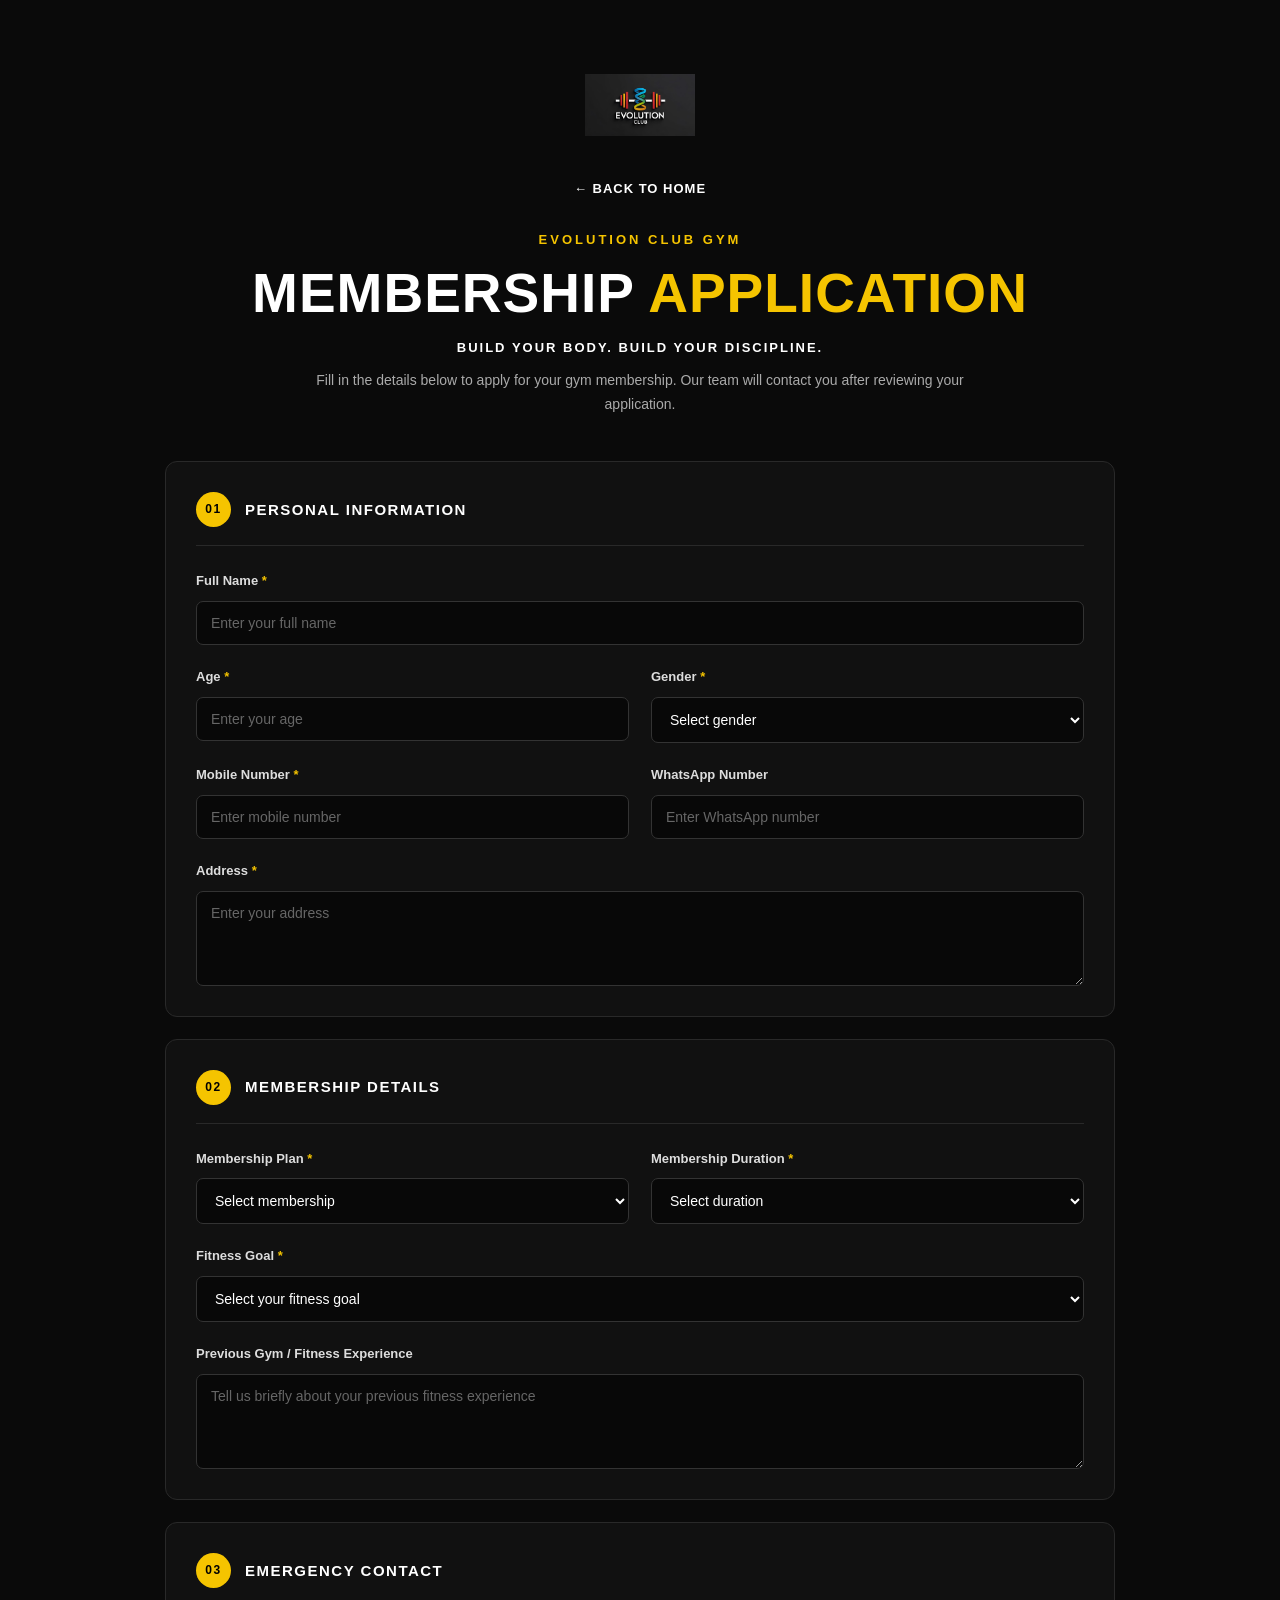
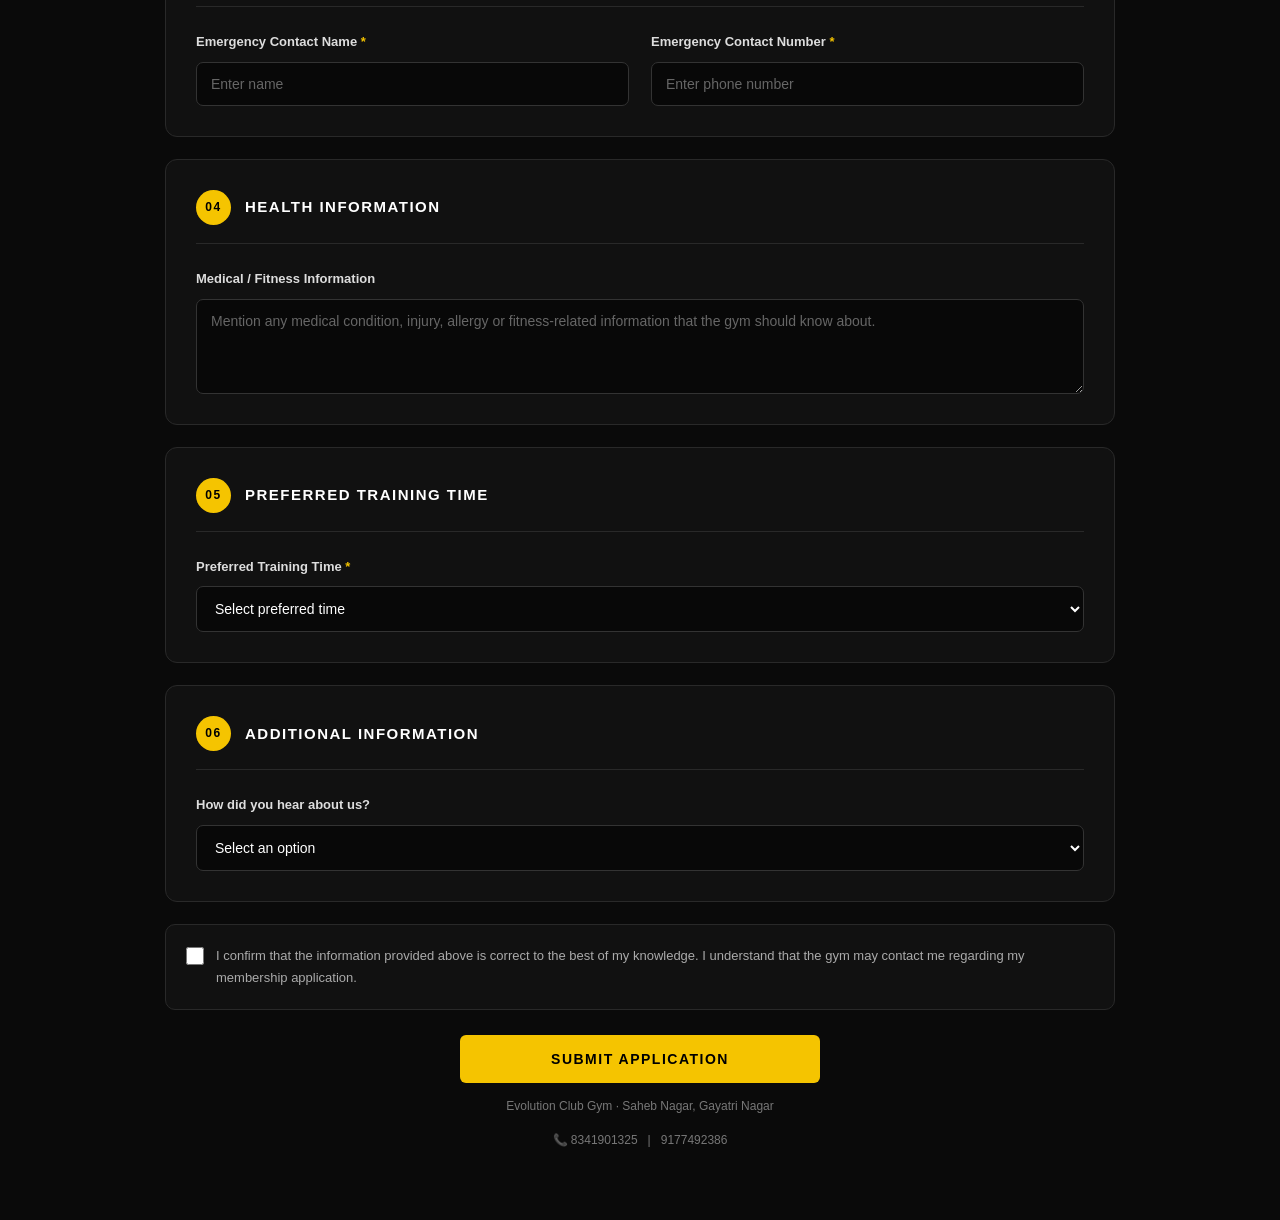
==== commit 2cc0e181: "Add gym logo to application page" ====
--- a/application.html
+++ b/application.html
@@ -24,6 +24,7 @@
 
             <!-- Header -->
             <div class="application-header">
+                <img src="images/logo.jpeg" alt="Evolution Club Gym Logo" class="application-logo">
 
                 <a href="index.html" class="back-home">
                     ← BACK TO HOME
--- a/style.css
+++ b/style.css
@@ -4726,3 +4726,427 @@
         opacity: 1 !important;
     }
 }
+
+
+/* =========================================================
+   EVOLUTION CLUB GYM — MEMBERSHIP APPLICATION
+========================================================= */
+
+.application-page {
+    min-height: 100vh;
+    background: #0a0a0a;
+    color: #ffffff;
+    padding: 50px 20px 70px;
+    box-sizing: border-box;
+}
+
+.application-container {
+    width: 100%;
+    max-width: 950px;
+    margin: 0 auto;
+}
+
+/* ---------- HEADER ---------- */
+
+.application-header {
+    text-align: center;
+    margin-bottom: 45px;
+}
+
+.back-home {
+    display: inline-block;
+    color: #ffffff;
+    text-decoration: none;
+    font-size: 13px;
+    font-weight: 600;
+    letter-spacing: 1px;
+    margin-bottom: 30px;
+    transition: 0.3s ease;
+}
+
+.back-home:hover {
+    color: #f5c400;
+}
+
+.application-tag {
+    color: #f5c400;
+    font-size: 13px;
+    font-weight: 700;
+    letter-spacing: 3px;
+    margin: 0 0 12px;
+}
+
+.application-header h1 {
+    margin: 0;
+    font-size: clamp(32px, 5vw, 55px);
+    font-weight: 800;
+    letter-spacing: 1px;
+    line-height: 1.1;
+}
+
+.application-header h1 span {
+    color: #f5c400;
+}
+
+.application-subtitle {
+    margin: 15px 0 10px;
+    font-size: 13px;
+    font-weight: 700;
+    letter-spacing: 2px;
+}
+
+.application-description {
+    max-width: 650px;
+    margin: 0 auto;
+    color: #aaaaaa;
+    font-size: 14px;
+    line-height: 1.7;
+}
+
+
+/* ---------- FORM ---------- */
+
+.gym-application-form {
+    width: 100%;
+}
+
+.form-section {
+    background: #111111;
+    border: 1px solid #292929;
+    border-radius: 12px;
+    padding: 30px;
+    margin-bottom: 22px;
+    box-sizing: border-box;
+}
+
+.form-section-title {
+    display: flex;
+    align-items: center;
+    gap: 14px;
+    color: #ffffff;
+    font-size: 15px;
+    font-weight: 800;
+    letter-spacing: 1.5px;
+    padding-bottom: 18px;
+    margin-bottom: 25px;
+    border-bottom: 1px solid #292929;
+}
+
+.form-section-title span {
+    display: inline-flex;
+    align-items: center;
+    justify-content: center;
+    width: 35px;
+    height: 35px;
+    background: #f5c400;
+    color: #000000;
+    border-radius: 50%;
+    font-size: 12px;
+    font-weight: 900;
+}
+
+.form-grid {
+    display: grid;
+    grid-template-columns: repeat(2, 1fr);
+    gap: 22px;
+}
+
+.form-group {
+    display: flex;
+    flex-direction: column;
+}
+
+.form-group.full-width {
+    grid-column: 1 / -1;
+}
+
+.form-group label {
+    margin-bottom: 9px;
+    color: #dddddd;
+    font-size: 13px;
+    font-weight: 600;
+}
+
+.form-group label span {
+    color: #f5c400;
+}
+
+.form-group input,
+.form-group select,
+.form-group textarea {
+    width: 100%;
+    box-sizing: border-box;
+    border: 1px solid #333333;
+    border-radius: 7px;
+    background: #080808;
+    color: #ffffff;
+    padding: 13px 14px;
+    font-family: inherit;
+    font-size: 14px;
+    outline: none;
+    transition: 0.25s ease;
+}
+
+.form-group input::placeholder,
+.form-group textarea::placeholder {
+    color: #666666;
+}
+
+.form-group input:focus,
+.form-group select:focus,
+.form-group textarea:focus {
+    border-color: #f5c400;
+    box-shadow: 0 0 0 2px rgba(245, 196, 0, 0.08);
+}
+
+.form-group select {
+    cursor: pointer;
+}
+
+.form-group textarea {
+    resize: vertical;
+    min-height: 95px;
+}
+
+
+/* ---------- DECLARATION ---------- */
+
+.application-declaration {
+    background: #111111;
+    border: 1px solid #292929;
+    border-radius: 10px;
+    padding: 20px;
+    margin-bottom: 25px;
+}
+
+.checkbox-label {
+    display: flex;
+    align-items: flex-start;
+    gap: 12px;
+    cursor: pointer;
+    color: #aaaaaa;
+    font-size: 13px;
+    line-height: 1.7;
+}
+
+.checkbox-label input {
+    width: 18px;
+    height: 18px;
+    margin-top: 2px;
+    flex-shrink: 0;
+    accent-color: #f5c400;
+    cursor: pointer;
+}
+
+
+/* ---------- SUBMIT ---------- */
+
+.application-submit {
+    text-align: center;
+}
+
+.application-submit button {
+    width: 100%;
+    max-width: 360px;
+    border: none;
+    border-radius: 6px;
+    background: #f5c400;
+    color: #000000;
+    padding: 16px 25px;
+    font-family: inherit;
+    font-size: 14px;
+    font-weight: 900;
+    letter-spacing: 1.5px;
+    cursor: pointer;
+    transition: 0.25s ease;
+}
+
+.application-submit button:hover {
+    background: #ffffff;
+    transform: translateY(-2px);
+}
+
+.application-submit p {
+    margin: 14px 0 0;
+    color: #777777;
+    font-size: 12px;
+}
+
+
+/* =========================================================
+   MOBILE
+========================================================= */
+
+@media screen and (max-width: 700px) {
+
+    .application-page {
+        padding: 30px 14px 50px;
+    }
+
+    .application-header {
+        margin-bottom: 30px;
+    }
+
+    .back-home {
+        margin-bottom: 22px;
+    }
+
+    .application-header h1 {
+        font-size: 34px;
+    }
+
+    .application-subtitle {
+        font-size: 11px;
+        letter-spacing: 1.5px;
+    }
+
+    .application-description {
+        font-size: 13px;
+    }
+
+    .form-section {
+        padding: 20px 16px;
+        border-radius: 9px;
+    }
+
+    .form-section-title {
+        font-size: 13px;
+        gap: 10px;
+    }
+
+    .form-section-title span {
+        width: 30px;
+        height: 30px;
+        font-size: 11px;
+    }
+
+    .form-grid {
+        grid-template-columns: 1fr;
+        gap: 18px;
+    }
+
+    .form-group.full-width {
+        grid-column: auto;
+    }
+
+    .form-group input,
+    .form-group select,
+    .form-group textarea {
+        font-size: 14px;
+        padding: 12px;
+    }
+
+    .application-submit button {
+        max-width: 100%;
+    }
+
+}
+
+/* =========================================================
+   APPLICATION SUCCESS MESSAGE
+========================================================= */
+
+.application-success {
+    display: none;
+    text-align: center;
+    background: #111111;
+    border: 1px solid #f5c400;
+    border-radius: 12px;
+    padding: 45px 25px;
+    margin-top: 25px;
+}
+
+.application-success.show {
+    display: block;
+}
+
+.success-icon {
+    width: 65px;
+    height: 65px;
+    margin: 0 auto 20px;
+    display: flex;
+    align-items: center;
+    justify-content: center;
+    border-radius: 50%;
+    background: #f5c400;
+    color: #000000;
+    font-size: 35px;
+    font-weight: 900;
+}
+
+.application-success h2 {
+    margin: 0 0 15px;
+    color: #ffffff;
+    font-size: 28px;
+    font-weight: 800;
+}
+
+.application-success h2 span {
+    color: #f5c400;
+}
+
+.application-success p {
+    color: #999999;
+    font-size: 14px;
+    line-height: 1.7;
+    margin: 8px auto;
+    max-width: 600px;
+}
+
+.success-whatsapp {
+    display: inline-block;
+    margin-top: 25px;
+    padding: 14px 22px;
+    background: #f5c400;
+    color: #000000;
+    text-decoration: none;
+    border-radius: 6px;
+    font-size: 13px;
+    font-weight: 800;
+    letter-spacing: 1px;
+    transition: 0.25s ease;
+}
+
+.success-whatsapp:hover {
+    background: #ffffff;
+}
+
+.success-home {
+    display: block;
+    margin-top: 20px;
+    color: #ffffff;
+    text-decoration: none;
+    font-size: 13px;
+    font-weight: 600;
+}
+
+.success-home:hover {
+    color: #f5c400;
+}
+
+
+/* ---------- MOBILE ---------- */
+
+@media screen and (max-width: 700px) {
+
+    .application-success {
+        padding: 35px 18px;
+    }
+
+    .application-success h2 {
+        font-size: 23px;
+    }
+
+    .success-whatsapp {
+        width: 100%;
+        box-sizing: border-box;
+    }
+
+}
+.application-logo {
+    display: block;
+    width: 110px;
+    height: 110px;
+    object-fit: contain;
+    margin: 0 auto 15px;
+}
